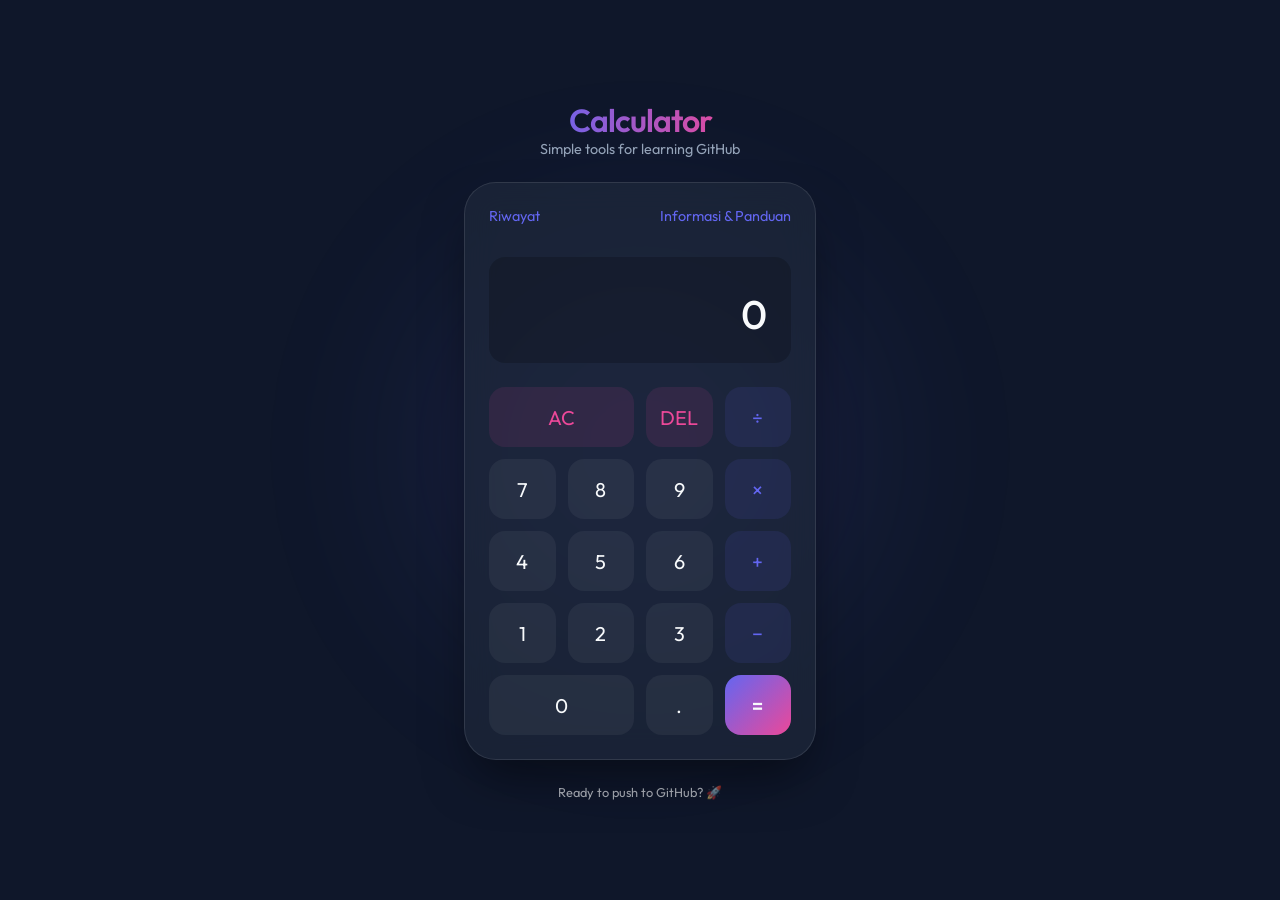
==== index.html @ ec3df81d "Menambahkan style responsive" ====
<!DOCTYPE html>
<html lang="en">

<head>
    <meta charset="UTF-8">
    <meta name="viewport" content="width=device-width, initial-scale=1.0">
    <title>Modern Calculator - Belajar GitHub</title>
    <link rel="stylesheet" href="style.css">
    <link rel="preconnect" href="https://fonts.googleapis.com">
    <link rel="preconnect" href="https://fonts.gstatic.com" crossorigin>
    <link href="https://fonts.googleapis.com/css2?family=Outfit:wght@300;400;600&display=swap" rel="stylesheet">
</head>

<body>
    <div class="background-glow"></div>
    <main class="calculator-container">
        <header>
            <h1>Calculator</h1>
            <p>Simple tools for learning GitHub</p>
        </header>

        <section class="calculator-glass">
            <nav class="main-nav">
                <a href="history.html" class="nav-link">Riwayat </a>
                <a href="about.html" class="nav-link">Informasi & Panduan</a>
            </nav>
            <div class="display">
                <div id="previous-operand" class="previous-operand"></div>
                <div id="current-operand" class="current-operand">0</div>
            </div>
            <div class="buttons">
                <button data-all-clear class="span-two control">AC</button>
                <button data-delete class="control">DEL</button>
                <button data-operation class="operator">÷</button>

                <button data-number>7</button>
                <button data-number>8</button>
                <button data-number>9</button>
                <button data-operation class="operator">×</button>

                <button data-number>4</button>
                <button data-number>5</button>
                <button data-number>6</button>
                <button data-operation class="operator">+</button>

                <button data-number>1</button>
                <button data-number>2</button>
                <button data-number>3</button>
                <button data-operation class="operator">−</button>

                <button data-number class="span-two">0</button>
                <button data-number>.</button>
                <button data-equals class="operator-equal">=</button>
            </div>
        </section>

        <footer>
            <p>Ready to push to GitHub? 🚀</p>
        </footer>
    </main>
    <script src="script.js"></script>
</body>

</html>
---- style.css ----
:root {
    --primary: #6366f1;
    --background: #0f172a;
    --surface: rgba(30, 41, 59, 0.7);
    --text: #f8fafc;
    --text-dim: #94a3b8;
    --accent: #ec4899;
}

* {
    margin: 0;
    padding: 0;
    box-sizing: border-box;
    font-family: 'Outfit', -apple-system, BlinkMacSystemFont, "Segoe UI", Roboto, sans-serif;
}

body {
    background: var(--background);
    color: var(--text);
    min-height: 100vh;
    display: flex;
    justify-content: center;
    align-items: center;
    overflow-x: hidden;
    overflow-y: auto;
    position: relative;
    padding: 1rem 0;
}

.background-glow {
    position: fixed;
    width: 600px;
    height: 600px;
    background: radial-gradient(circle, var(--primary) 0%, transparent 70%);
    filter: blur(80px);
    opacity: 0.2;
    z-index: -1;
    animation: move 10s infinite alternate linear;
}

@keyframes move {
    from { transform: translate(-20%, -20%); }
    to { transform: translate(20%, 20%); }
}

.calculator-container {
    padding: 1.5rem;
    display: flex;
    flex-direction: column;
    gap: 1.5rem;
    align-items: center;
    max-width: 400px;
    width: 100%;
    margin: auto;
}

header {
    text-align: center;
}

header h1 {
    font-size: 2rem;
    font-weight: 600;
    letter-spacing: -1px;
    background: linear-gradient(to right, var(--primary), var(--accent));
    -webkit-background-clip: text;
    background-clip: text;
    -webkit-text-fill-color: transparent;
}

header p {
    color: var(--text-dim);
    font-size: 0.9rem;
}

.calculator-glass {
    background: var(--surface);
    backdrop-filter: blur(16px);
    -webkit-backdrop-filter: blur(16px);
    border: 1px solid rgba(255, 255, 255, 0.1);
    border-radius: 2rem;
    padding: 1.5rem;
    box-shadow: 0 25px 50px -12px rgba(0, 0, 0, 0.5);
    width: 100%;
}

.display {
    background: rgba(0, 0, 0, 0.2);
    border-radius: 1rem;
    padding: 1.5rem;
    margin-bottom: 1.5rem;
    min-height: 100px;
    display: flex;
    flex-direction: column;
    justify-content: flex-end;
    align-items: flex-end;
    overflow: hidden;
    word-wrap: break-word;
    word-break: break-all;
}

.previous-operand {
    font-size: 1rem;
    color: var(--text-dim);
    margin-bottom: 0.5rem;
}

.current-operand {
    font-size: 2.5rem;
    font-weight: 500;
}

.buttons {
    display: grid;
    grid-template-columns: repeat(4, 1fr);
    gap: 0.75rem;
}

button {
    height: 60px;
    border-radius: 1rem;
    border: none;
    background: rgba(255, 255, 255, 0.05);
    color: var(--text);
    font-size: 1.25rem;
    font-weight: 400;
    cursor: pointer;
    transition: all 0.2s cubic-bezier(0.4, 0, 0.2, 1);
    user-select: none;
}

button:hover {
    background: rgba(255, 255, 255, 0.1);
    transform: translateY(-2px);
}

button:active {
    transform: translateY(1px);
}

.span-two {
    grid-column: span 2;
}

.control {
    color: var(--accent);
    background: rgba(236, 72, 153, 0.1);
}

.control:hover {
    background: rgba(236, 72, 153, 0.2);
}

.operator {
    color: var(--primary);
    background: rgba(99, 102, 241, 0.1);
}

.operator:hover {
    background: rgba(99, 102, 241, 0.2);
}

.operator-equal {
    background: linear-gradient(135deg, var(--primary), var(--accent));
    font-weight: 600;
}

.operator-equal:hover {
    box-shadow: 0 4px 15px rgba(99, 102, 241, 0.4);
    filter: brightness(1.1);
}

.main-nav {
    display: flex;
    justify-content: space-between;
    margin-bottom: 2rem;
    width: 100%;
}

.nav-link {
    color: var(--primary);
    text-decoration: none;
    font-size: 0.9rem;
    transition: opacity 0.2s;
}

.nav-link:hover {
    opacity: 0.7;
}

footer {
    opacity: 0.6;
    font-size: 0.8rem;
    text-align: center;
}

/* Mobile Responsiveness Improvements */
@media (max-width: 480px) {
    .calculator-container {
        padding: 1rem;
        gap: 1rem;
    }

    header h1 {
        font-size: 1.75rem;
    }

    .main-nav {
        flex-direction: column;
        gap: 0.5rem;
        align-items: center;
        text-align: center;
        margin-bottom: 1.5rem;
    }

    .calculator-glass {
        padding: 1.25rem;
        border-radius: 1.5rem;
    }

    .display {
        padding: 1rem;
        min-height: 80px;
        margin-bottom: 1rem;
    }

    .current-operand {
        font-size: 2rem;
    }

    .buttons {
        gap: 0.5rem;
    }

    button {
        height: 55px;
        font-size: 1.1rem;
        border-radius: 0.75rem;
    }

    /* History & About adjustments */
    .history-item {
        flex-direction: column;
        align-items: flex-start;
        gap: 0.25rem;
    }

    .history-expr {
        font-size: 0.8rem;
    }

    .history-res {
        font-size: 1rem;
    }

    .about-content p {
        font-size: 0.95rem;
    }
}

/* Very Small Devices */
@media (max-width: 350px) {
    .current-operand {
        font-size: 1.75rem;
    }
    
    button {
        height: 50px;
    }
}
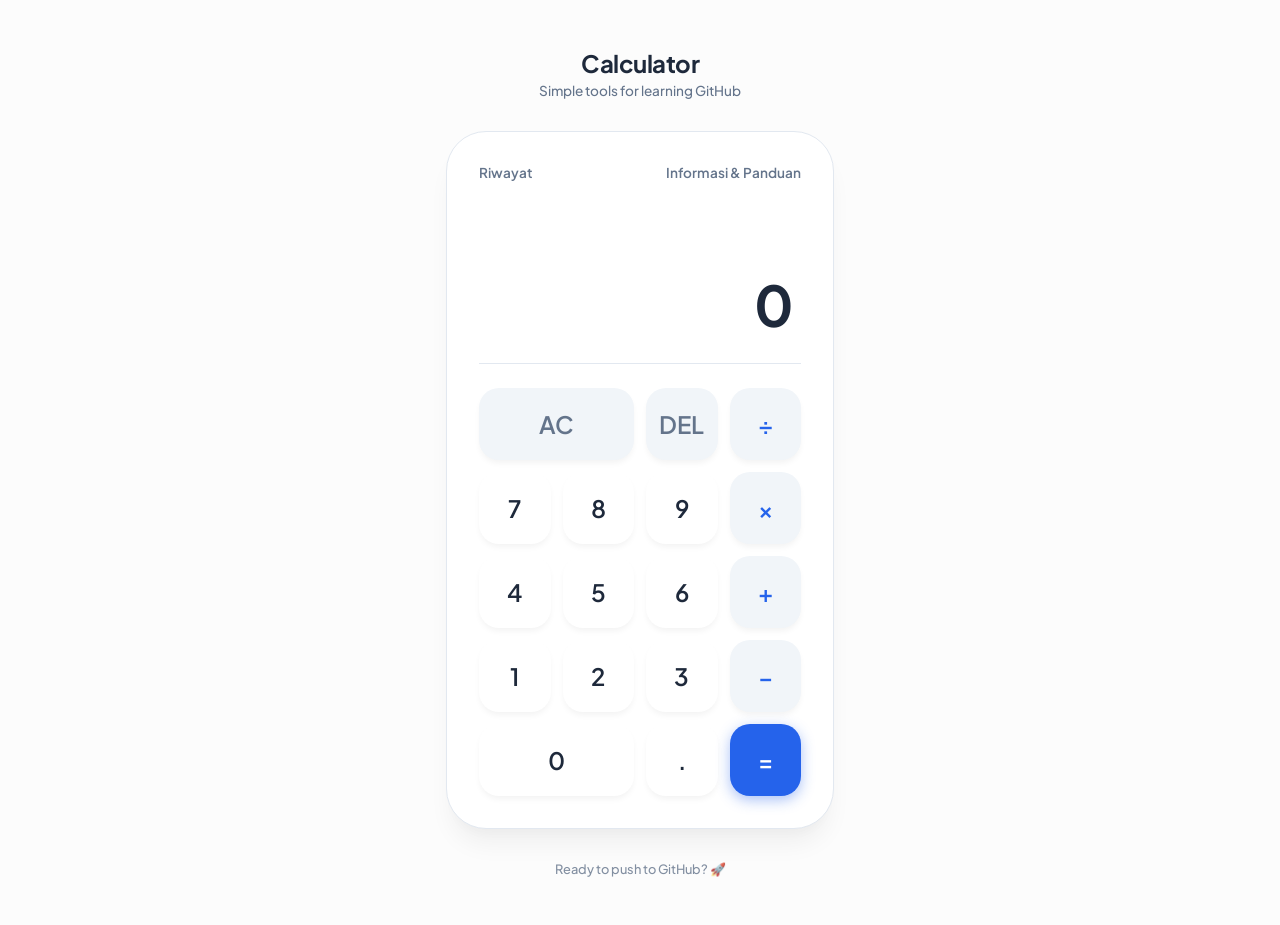
==== commit bafe4b52: "Fix Responsive" ====
--- a/index.html
+++ b/index.html
@@ -8,7 +8,7 @@
     <link rel="stylesheet" href="style.css">
     <link rel="preconnect" href="https://fonts.googleapis.com">
     <link rel="preconnect" href="https://fonts.gstatic.com" crossorigin>
-    <link href="https://fonts.googleapis.com/css2?family=Outfit:wght@300;400;600&display=swap" rel="stylesheet">
+    <link href="https://fonts.googleapis.com/css2?family=Plus+Jakarta+Sans:wght@300;400;500;600;700&display=swap" rel="stylesheet">
 </head>
 
 <body>
--- a/style.css
+++ b/style.css
@@ -1,22 +1,25 @@
 :root {
-    --primary: #6366f1;
-    --background: #0f172a;
-    --surface: rgba(30, 41, 59, 0.7);
-    --text: #f8fafc;
-    --text-dim: #94a3b8;
-    --accent: #ec4899;
+    --primary: #2563eb;
+    --background: #fcfcfc;
+    --surface: #ffffff;
+    --text-main: #1e293b;
+    --text-secondary: #64748b;
+    --border: #e2e8f0;
+    --button-number: #ffffff;
+    --button-operator: #f1f5f9;
+    --button-action: #2563eb;
 }
 
 * {
     margin: 0;
     padding: 0;
     box-sizing: border-box;
-    font-family: 'Outfit', -apple-system, BlinkMacSystemFont, "Segoe UI", Roboto, sans-serif;
+    font-family: 'Plus Jakarta Sans', -apple-system, BlinkMacSystemFont, "Segoe UI", Roboto, sans-serif;
 }
 
 body {
-    background: var(--background);
-    color: var(--text);
+    background-color: var(--background);
+    color: var(--text-main);
     min-height: 100vh;
     display: flex;
     justify-content: center;
@@ -24,34 +27,22 @@
     overflow-x: hidden;
     overflow-y: auto;
     position: relative;
-    padding: 1rem 0;
-}
-
+    padding: 2rem 0;
+}
+
+/* Remove old glow effect */
 .background-glow {
-    position: fixed;
-    width: 600px;
-    height: 600px;
-    background: radial-gradient(circle, var(--primary) 0%, transparent 70%);
-    filter: blur(80px);
-    opacity: 0.2;
-    z-index: -1;
-    animation: move 10s infinite alternate linear;
-}
-
-@keyframes move {
-    from { transform: translate(-20%, -20%); }
-    to { transform: translate(20%, 20%); }
+    display: none;
 }
 
 .calculator-container {
-    padding: 1.5rem;
+    padding: 1rem;
     display: flex;
     flex-direction: column;
-    gap: 1.5rem;
+    gap: 2rem;
     align-items: center;
-    max-width: 400px;
+    max-width: 420px;
     width: 100%;
-    margin: auto;
 }
 
 header {
@@ -59,55 +50,70 @@
 }
 
 header h1 {
-    font-size: 2rem;
-    font-weight: 600;
-    letter-spacing: -1px;
-    background: linear-gradient(to right, var(--primary), var(--accent));
-    -webkit-background-clip: text;
-    background-clip: text;
-    -webkit-text-fill-color: transparent;
+    font-size: 1.5rem;
+    font-weight: 700;
+    color: var(--text-main);
+    letter-spacing: -0.5px;
+    margin-bottom: 0.25rem;
 }
 
 header p {
-    color: var(--text-dim);
-    font-size: 0.9rem;
+    color: var(--text-secondary);
+    font-size: 0.85rem;
+    font-weight: 500;
 }
 
 .calculator-glass {
     background: var(--surface);
-    backdrop-filter: blur(16px);
-    -webkit-backdrop-filter: blur(16px);
-    border: 1px solid rgba(255, 255, 255, 0.1);
-    border-radius: 2rem;
-    padding: 1.5rem;
-    box-shadow: 0 25px 50px -12px rgba(0, 0, 0, 0.5);
+    border: 1px solid var(--border);
+    border-radius: 2.5rem;
+    padding: 2rem;
+    box-shadow: 0 20px 25px -5px rgba(0, 0, 0, 0.05), 0 10px 10px -5px rgba(0, 0, 0, 0.02);
     width: 100%;
 }
 
+.main-nav {
+    display: flex;
+    justify-content: space-between;
+    margin-bottom: 2rem;
+}
+
+.nav-link {
+    color: var(--text-secondary);
+    text-decoration: none;
+    font-size: 0.85rem;
+    font-weight: 600;
+    transition: color 0.2s;
+}
+
+.nav-link:hover {
+    color: var(--primary);
+}
+
 .display {
-    background: rgba(0, 0, 0, 0.2);
-    border-radius: 1rem;
-    padding: 1.5rem;
+    padding: 1.5rem 0.5rem;
     margin-bottom: 1.5rem;
-    min-height: 100px;
+    min-height: 120px;
     display: flex;
     flex-direction: column;
     justify-content: flex-end;
     align-items: flex-end;
-    overflow: hidden;
-    word-wrap: break-word;
-    word-break: break-all;
+    border-bottom: 1px solid var(--border);
 }
 
 .previous-operand {
-    font-size: 1rem;
-    color: var(--text-dim);
+    font-size: 1.1rem;
+    font-weight: 500;
+    color: var(--text-secondary);
     margin-bottom: 0.5rem;
+    min-height: 1.5rem;
 }
 
 .current-operand {
-    font-size: 2.5rem;
-    font-weight: 500;
+    font-size: 3.5rem;
+    font-weight: 700;
+    color: var(--text-main);
+    letter-spacing: -1px;
 }
 
 .buttons {
@@ -117,154 +123,187 @@
 }
 
 button {
-    height: 60px;
-    border-radius: 1rem;
-    border: none;
-    background: rgba(255, 255, 255, 0.05);
-    color: var(--text);
-    font-size: 1.25rem;
-    font-weight: 400;
+    height: 72px;
+    border-radius: 1.25rem;
+    border: 1px solid transparent;
+    background: var(--button-number);
+    color: var(--text-main);
+    font-size: 1.5rem;
+    font-weight: 600;
     cursor: pointer;
     transition: all 0.2s cubic-bezier(0.4, 0, 0.2, 1);
-    user-select: none;
+    box-shadow: 0 4px 6px -1px rgba(0, 0, 0, 0.05);
 }
 
 button:hover {
-    background: rgba(255, 255, 255, 0.1);
     transform: translateY(-2px);
+    box-shadow: 0 10px 15px -3px rgba(0, 0, 0, 0.1);
+    background: #f8fafc;
 }
 
 button:active {
-    transform: translateY(1px);
+    transform: translateY(0);
+}
+
+.control {
+    background: var(--button-operator);
+    color: var(--text-secondary);
+}
+
+.operator {
+    background: var(--button-operator);
+    color: var(--primary);
+}
+
+.operator-equal {
+    background: var(--button-action);
+    color: #ffffff;
+    box-shadow: 0 4px 14px 0 rgba(37, 99, 235, 0.39);
+}
+
+.operator-equal:hover {
+    background: #1d4ed8;
+    box-shadow: 0 6px 20px rgba(37, 99, 235, 0.5);
 }
 
 .span-two {
     grid-column: span 2;
 }
 
-.control {
-    color: var(--accent);
-    background: rgba(236, 72, 153, 0.1);
-}
-
-.control:hover {
-    background: rgba(236, 72, 153, 0.2);
-}
-
-.operator {
-    color: var(--primary);
-    background: rgba(99, 102, 241, 0.1);
-}
-
-.operator:hover {
-    background: rgba(99, 102, 241, 0.2);
-}
-
-.operator-equal {
-    background: linear-gradient(135deg, var(--primary), var(--accent));
+footer {
+    opacity: 0.8;
+    font-size: 0.8rem;
+    color: var(--text-secondary);
+    font-weight: 500;
+}
+
+/* Mobile Adjustments */
+/* Mobile Adjustments (Full Screen Experience) */
+@media (max-width: 480px) {
+    body {
+        padding: 0;
+        align-items: flex-start;
+        display: block; /* Let it scroll naturally */
+    }
+
+    .calculator-container {
+        padding: 0;
+        gap: 0;
+        max-width: 100%;
+        min-height: 100vh;
+        display: flex;
+        flex-direction: column;
+    }
+
+    header {
+        padding: 1.5rem 1rem 1rem;
+        background: var(--background);
+    }
+
+    .calculator-glass {
+        padding: 1.5rem;
+        border-radius: 2rem 2rem 0 0;
+        border: none;
+        border-top: 1px solid var(--border);
+        box-shadow: none;
+        flex: 1;
+        display: flex;
+        flex-direction: column;
+    }
+
+    .display {
+        padding: 1.5rem 0.5rem;
+        min-height: 120px;
+        margin-bottom: 2rem;
+    }
+
+    .current-operand {
+        font-size: 3.5rem;
+    }
+
+    button {
+        height: 72px;
+        font-size: 1.5rem;
+    }
+
+    .main-nav {
+        margin-bottom: 2rem;
+    }
+
+    footer {
+        padding: 1.5rem 1rem;
+        background: #ffffff;
+        width: 100%;
+        border-top: 1px solid var(--border);
+    }
+
+    /* History & About adjustments for full screen mobile */
+    .about-content, .history-list {
+        padding: 0 1rem;
+    }
+
+    .history-item {
+        margin-bottom: 0.5rem;
+        border-radius: 1rem;
+    }
+}
+
+/* Specialized styles for about & history pages */
+.about-content h2 {
+    color: var(--text-main);
+    font-size: 1.25rem;
+    font-weight: 700;
+    margin-bottom: 0.75rem;
+}
+
+.about-content p {
+    color: var(--text-secondary);
+    font-size: 0.95rem;
+    line-height: 1.6;
+    margin-bottom: 1.5rem;
+}
+
+.back-link {
+    display: inline-block;
+    padding: 0.75rem 1.5rem;
+    background: var(--button-operator);
+    color: var(--text-main);
     font-weight: 600;
-}
-
-.operator-equal:hover {
-    box-shadow: 0 4px 15px rgba(99, 102, 241, 0.4);
-    filter: brightness(1.1);
-}
-
-.main-nav {
-    display: flex;
-    justify-content: space-between;
-    margin-bottom: 2rem;
-    width: 100%;
-}
-
-.nav-link {
-    color: var(--primary);
     text-decoration: none;
+    border-radius: 1rem;
+    margin-top: 1rem;
+    transition: all 0.2s;
+}
+
+.back-link:hover {
+    background: var(--border);
+}
+
+.history-item {
+    background: var(--button-operator);
+    padding: 1.25rem;
+    border-radius: 1.25rem;
+    margin-bottom: 0.75rem;
+    border: 1px solid var(--border);
+}
+
+.history-expr {
+    font-weight: 500;
+}
+
+.history-res {
+    font-weight: 700;
+    font-size: 1.15rem;
+}
+
+.clear-btn {
+    height: 50px;
+    background: #fef2f2;
+    color: #ef4444;
     font-size: 0.9rem;
-    transition: opacity 0.2s;
-}
-
-.nav-link:hover {
-    opacity: 0.7;
-}
-
-footer {
-    opacity: 0.6;
-    font-size: 0.8rem;
-    text-align: center;
-}
-
-/* Mobile Responsiveness Improvements */
-@media (max-width: 480px) {
-    .calculator-container {
-        padding: 1rem;
-        gap: 1rem;
-    }
-
-    header h1 {
-        font-size: 1.75rem;
-    }
-
-    .main-nav {
-        flex-direction: column;
-        gap: 0.5rem;
-        align-items: center;
-        text-align: center;
-        margin-bottom: 1.5rem;
-    }
-
-    .calculator-glass {
-        padding: 1.25rem;
-        border-radius: 1.5rem;
-    }
-
-    .display {
-        padding: 1rem;
-        min-height: 80px;
-        margin-bottom: 1rem;
-    }
-
-    .current-operand {
-        font-size: 2rem;
-    }
-
-    .buttons {
-        gap: 0.5rem;
-    }
-
-    button {
-        height: 55px;
-        font-size: 1.1rem;
-        border-radius: 0.75rem;
-    }
-
-    /* History & About adjustments */
-    .history-item {
-        flex-direction: column;
-        align-items: flex-start;
-        gap: 0.25rem;
-    }
-
-    .history-expr {
-        font-size: 0.8rem;
-    }
-
-    .history-res {
-        font-size: 1rem;
-    }
-
-    .about-content p {
-        font-size: 0.95rem;
-    }
-}
-
-/* Very Small Devices */
-@media (max-width: 350px) {
-    .current-operand {
-        font-size: 1.75rem;
-    }
-    
-    button {
-        height: 50px;
-    }
-}
+    margin-top: 2rem;
+}
+
+.clear-btn:hover {
+    background: #fee2e2;
+}
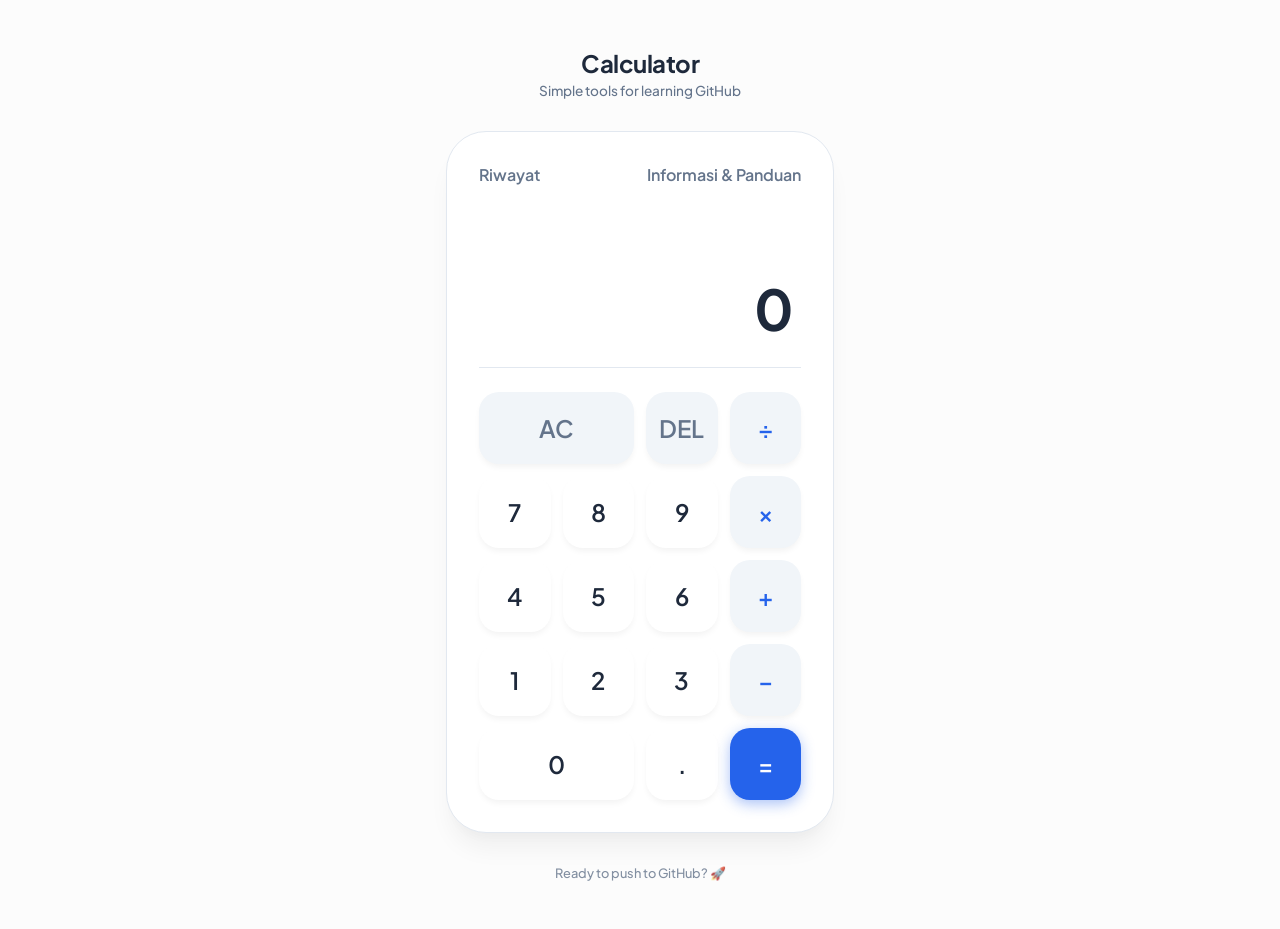
==== commit a82d4cf3: "feat: convert to PWA" ====
--- a/index.html
+++ b/index.html
@@ -9,6 +9,24 @@
     <link rel="preconnect" href="https://fonts.googleapis.com">
     <link rel="preconnect" href="https://fonts.gstatic.com" crossorigin>
     <link href="https://fonts.googleapis.com/css2?family=Plus+Jakarta+Sans:wght@300;400;500;600;700&display=swap" rel="stylesheet">
+    
+    <!-- PWA Settings -->
+    <link rel="manifest" href="manifest.json">
+    <meta name="theme-color" content="#2563eb">
+    <meta name="apple-mobile-web-app-capable" content="yes">
+    <meta name="apple-mobile-web-app-status-bar-style" content="default">
+    <meta name="apple-mobile-web-app-title" content="Calculator">
+    <link rel="apple-touch-icon" href="icon-512.png">
+
+    <script>
+        if ('serviceWorker' in navigator) {
+            window.addEventListener('load', () => {
+                navigator.serviceWorker.register('sw.js')
+                    .then(reg => console.log('SW Registered', reg))
+                    .catch(err => console.log('SW Load Error', err));
+            });
+        }
+    </script>
 </head>
 
 <body>
--- a/style.css
+++ b/style.css
@@ -81,7 +81,7 @@
 .nav-link {
     color: var(--text-secondary);
     text-decoration: none;
-    font-size: 0.85rem;
+    font-size: 1rem;
     font-weight: 600;
     transition: color 0.2s;
 }
@@ -183,7 +183,8 @@
     body {
         padding: 0;
         align-items: flex-start;
-        display: block; /* Let it scroll naturally */
+        display: block;
+        /* Let it scroll naturally */
     }
 
     .calculator-container {
@@ -238,7 +239,8 @@
     }
 
     /* History & About adjustments for full screen mobile */
-    .about-content, .history-list {
+    .about-content,
+    .history-list {
         padding: 0 1rem;
     }
 
@@ -306,4 +308,4 @@
 
 .clear-btn:hover {
     background: #fee2e2;
-}
+}
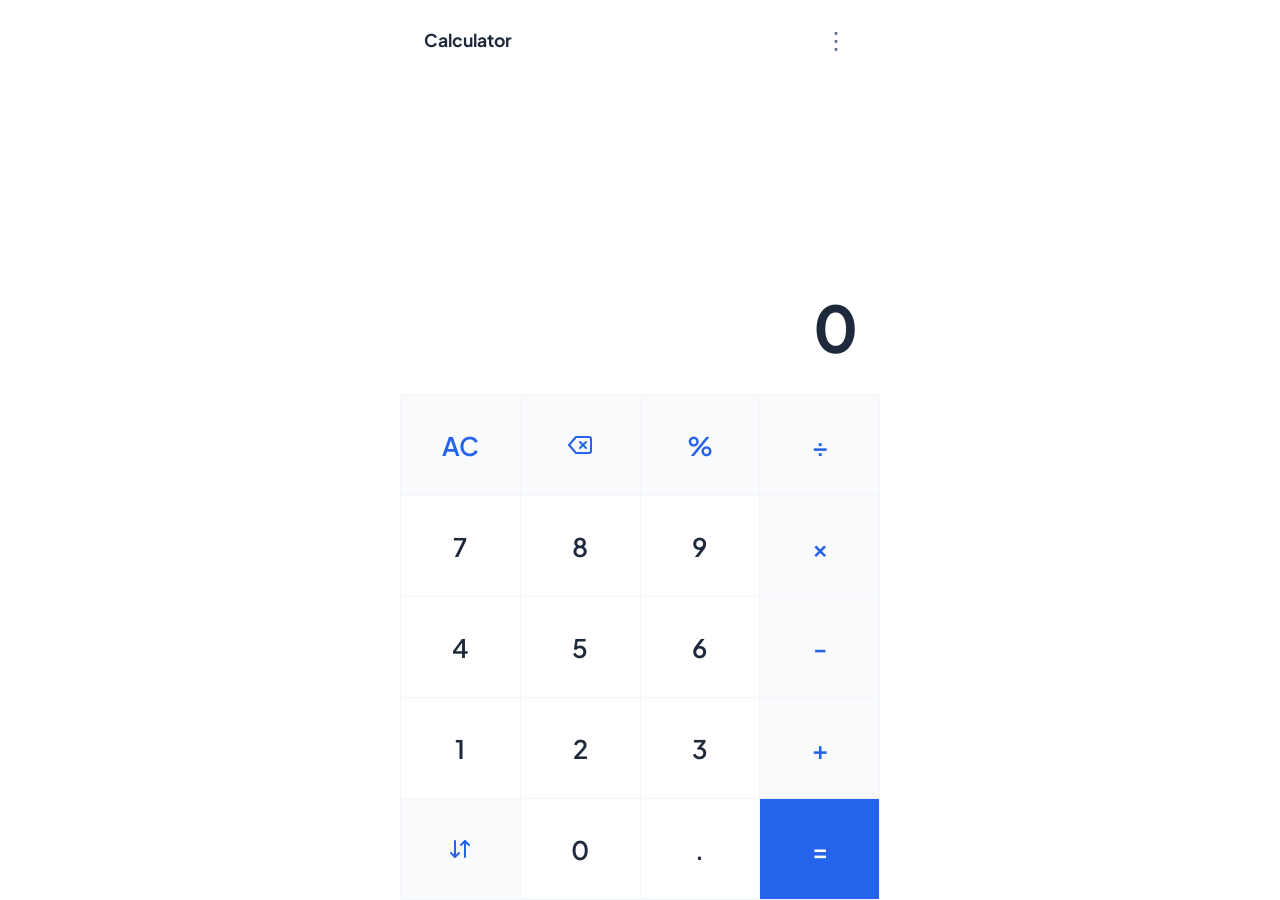
==== commit c4e6aadb: "fix responsive" ====
--- a/index.html
+++ b/index.html
@@ -32,49 +32,52 @@
 <body>
     <div class="background-glow"></div>
     <main class="calculator-container">
-        <header>
-            <h1>Calculator</h1>
-            <p>Simple tools for learning GitHub</p>
+        <header class="top-bar">
+            <span class="app-title">Calculator</span>
+            <div class="menu-container">
+                <button id="menu-toggle" class="icon-btn">⋮</button>
+                <div id="dropdown-menu" class="dropdown-menu">
+                    <a href="history.html">Riwayat</a>
+                    <a href="about.html">Informasi & Panduan</a>
+                </div>
+            </div>
         </header>
 
-        <section class="calculator-glass">
-            <nav class="main-nav">
-                <a href="history.html" class="nav-link">Riwayat </a>
-                <a href="about.html" class="nav-link">Informasi & Panduan</a>
-            </nav>
-            <div class="display">
-                <div id="previous-operand" class="previous-operand"></div>
-                <div id="current-operand" class="current-operand">0</div>
-            </div>
-            <div class="buttons">
-                <button data-all-clear class="span-two control">AC</button>
-                <button data-delete class="control">DEL</button>
-                <button data-operation class="operator">÷</button>
-
-                <button data-number>7</button>
-                <button data-number>8</button>
-                <button data-number>9</button>
-                <button data-operation class="operator">×</button>
-
-                <button data-number>4</button>
-                <button data-number>5</button>
-                <button data-number>6</button>
-                <button data-operation class="operator">+</button>
-
-                <button data-number>1</button>
-                <button data-number>2</button>
-                <button data-number>3</button>
-                <button data-operation class="operator">−</button>
-
-                <button data-number class="span-two">0</button>
-                <button data-number>.</button>
-                <button data-equals class="operator-equal">=</button>
-            </div>
+        <section class="display">
+            <div id="previous-operand" class="previous-operand"></div>
+            <div id="current-operand" class="current-operand">0</div>
         </section>
 
-        <footer>
-            <p>Ready to push to GitHub? 🚀</p>
-        </footer>
+        <section class="keypad">
+            <button data-all-clear class="control">AC</button>
+            <button data-delete class="control">
+                <svg width="24" height="24" viewBox="0 0 24 24" fill="none" stroke="currentColor" stroke-width="2" stroke-linecap="round" stroke-linejoin="round"><path d="M21 4H8l-7 8 7 8h13a2 2 0 0 0 2-2V6a2 2 0 0 0-2-2z"/><line x1="18" y1="9" x2="12" y2="15"/><line x1="12" y1="9" x2="18" y2="15"/></svg>
+            </button>
+            <button data-operation class="control">%</button>
+            <button data-operation class="operator">÷</button>
+            
+            <button data-number>7</button>
+            <button data-number>8</button>
+            <button data-number>9</button>
+            <button data-operation class="operator">×</button>
+            
+            <button data-number>4</button>
+            <button data-number>5</button>
+            <button data-number>6</button>
+            <button data-operation class="operator">-</button>
+            
+            <button data-number>1</button>
+            <button data-number>2</button>
+            <button data-number>3</button>
+            <button data-operation class="operator">+</button>
+            
+            <button data-switch class="control">
+                <svg width="24" height="24" viewBox="0 0 24 24" fill="none" stroke="currentColor" stroke-width="2" stroke-linecap="round" stroke-linejoin="round"><path d="m3 16 4 4 4-4"/><path d="M7 20V4"/><path d="m21 8-4-4-4 4"/><path d="M17 4v16"/></svg>
+            </button>
+            <button data-number>0</button>
+            <button data-number>.</button>
+            <button data-equals class="operator-equal">=</button>
+        </section>
     </main>
     <script src="script.js"></script>
 </body>
--- a/style.css
+++ b/style.css
@@ -1,12 +1,12 @@
 :root {
     --primary: #2563eb;
-    --background: #fcfcfc;
+    --background: #ffffff;
     --surface: #ffffff;
     --text-main: #1e293b;
     --text-secondary: #64748b;
-    --border: #e2e8f0;
+    --border: #f1f5f9;
     --button-number: #ffffff;
-    --button-operator: #f1f5f9;
+    --button-operator: #f8fafc;
     --button-action: #2563eb;
 }
 
@@ -15,297 +15,182 @@
     padding: 0;
     box-sizing: border-box;
     font-family: 'Plus Jakarta Sans', -apple-system, BlinkMacSystemFont, "Segoe UI", Roboto, sans-serif;
+    -webkit-tap-highlight-color: transparent;
 }
 
 body {
     background-color: var(--background);
     color: var(--text-main);
-    min-height: 100vh;
+    height: 100dvh;
+    overflow: hidden;
     display: flex;
-    justify-content: center;
-    align-items: center;
-    overflow-x: hidden;
-    overflow-y: auto;
-    position: relative;
-    padding: 2rem 0;
-}
-
-/* Remove old glow effect */
-.background-glow {
-    display: none;
+    flex-direction: column;
 }
 
 .calculator-container {
-    padding: 1rem;
+    height: 100%;
     display: flex;
     flex-direction: column;
-    gap: 2rem;
-    align-items: center;
-    max-width: 420px;
+    max-width: 480px;
     width: 100%;
+    margin: 0 auto;
+    position: relative;
 }
 
-header {
-    text-align: center;
+/* Header / Top Bar */
+.top-bar {
+    padding: 1rem 1.5rem;
+    display: flex;
+    justify-content: space-between;
+    align-items: center;
 }
 
-header h1 {
-    font-size: 1.5rem;
+.app-title {
+    font-size: 1.1rem;
     font-weight: 700;
     color: var(--text-main);
-    letter-spacing: -0.5px;
-    margin-bottom: 0.25rem;
 }
 
-header p {
-    color: var(--text-secondary);
-    font-size: 0.85rem;
-    font-weight: 500;
+.menu-container {
+    position: relative;
 }
 
-.calculator-glass {
-    background: var(--surface);
-    border: 1px solid var(--border);
-    border-radius: 2.5rem;
-    padding: 2rem;
-    box-shadow: 0 20px 25px -5px rgba(0, 0, 0, 0.05), 0 10px 10px -5px rgba(0, 0, 0, 0.02);
-    width: 100%;
-}
-
-.main-nav {
+.icon-btn {
+    background: none;
+    border: none;
+    font-size: 1.5rem;
+    color: var(--text-secondary);
+    cursor: pointer;
+    padding: 0.5rem;
     display: flex;
-    justify-content: space-between;
-    margin-bottom: 2rem;
-}
-
-.nav-link {
-    color: var(--text-secondary);
-    text-decoration: none;
-    font-size: 1rem;
-    font-weight: 600;
+    align-items: center;
+    justify-content: center;
     transition: color 0.2s;
 }
 
-.nav-link:hover {
-    color: var(--primary);
+.icon-btn:hover {
+    color: var(--text-main);
 }
 
+.dropdown-menu {
+    position: absolute;
+    top: 100%;
+    right: 0;
+    background: white;
+    box-shadow: 0 10px 25px rgba(0,0,0,0.1);
+    border-radius: 1rem;
+    padding: 0.5rem;
+    display: none;
+    z-index: 100;
+    min-width: 180px;
+    border: 1px solid var(--border);
+}
+
+.dropdown-menu.active {
+    display: block;
+}
+
+.dropdown-menu a {
+    display: block;
+    padding: 0.75rem 1rem;
+    text-decoration: none;
+    color: var(--text-main);
+    font-size: 0.9rem;
+    font-weight: 500;
+    border-radius: 0.75rem;
+    transition: background 0.2s;
+}
+
+.dropdown-menu a:hover {
+    background: var(--button-operator);
+}
+
+/* Display Area */
 .display {
-    padding: 1.5rem 0.5rem;
-    margin-bottom: 1.5rem;
-    min-height: 120px;
+    flex: 1;
+    padding: 2rem 1.5rem;
     display: flex;
     flex-direction: column;
     justify-content: flex-end;
     align-items: flex-end;
-    border-bottom: 1px solid var(--border);
+    text-align: right;
+    word-break: break-all;
 }
 
 .previous-operand {
-    font-size: 1.1rem;
+    font-size: 1.25rem;
+    color: var(--text-secondary);
     font-weight: 500;
-    color: var(--text-secondary);
     margin-bottom: 0.5rem;
     min-height: 1.5rem;
 }
 
 .current-operand {
-    font-size: 3.5rem;
+    font-size: 4rem;
     font-weight: 700;
     color: var(--text-main);
-    letter-spacing: -1px;
+    letter-spacing: -1.5px;
+    line-height: 1.1;
 }
 
-.buttons {
+/* Keypad Area */
+.keypad {
     display: grid;
     grid-template-columns: repeat(4, 1fr);
-    gap: 0.75rem;
+    gap: 1px;
+    background: var(--border); /* Divider effect */
+    padding: 1px;
 }
 
-button {
-    height: 72px;
-    border-radius: 1.25rem;
-    border: 1px solid transparent;
+.keypad button {
+    height: 18dvh; /* Dynamic height to fill bottom half */
+    max-height: 100px;
     background: var(--button-number);
+    border: none;
+    font-size: 1.6rem;
+    font-weight: 600;
     color: var(--text-main);
-    font-size: 1.5rem;
-    font-weight: 600;
     cursor: pointer;
-    transition: all 0.2s cubic-bezier(0.4, 0, 0.2, 1);
-    box-shadow: 0 4px 6px -1px rgba(0, 0, 0, 0.05);
+    display: flex;
+    align-items: center;
+    justify-content: center;
+    transition: background 0.2s;
 }
 
-button:hover {
-    transform: translateY(-2px);
-    box-shadow: 0 10px 15px -3px rgba(0, 0, 0, 0.1);
-    background: #f8fafc;
+.keypad button:active {
+    background: #f1f5f9;
 }
 
-button:active {
-    transform: translateY(0);
-}
-
-.control {
-    background: var(--button-operator);
-    color: var(--text-secondary);
-}
-
-.operator {
+.keypad .control {
     background: var(--button-operator);
     color: var(--primary);
 }
 
-.operator-equal {
-    background: var(--button-action);
-    color: #ffffff;
-    box-shadow: 0 4px 14px 0 rgba(37, 99, 235, 0.39);
+.keypad .operator {
+    background: var(--button-operator);
+    color: var(--primary);
 }
 
-.operator-equal:hover {
-    background: #1d4ed8;
-    box-shadow: 0 6px 20px rgba(37, 99, 235, 0.5);
+.keypad .operator-equal {
+    background: var(--primary);
+    color: white;
 }
 
-.span-two {
-    grid-column: span 2;
+.keypad .operator-equal:active {
+    background: #1d4ed8;
 }
 
-footer {
-    opacity: 0.8;
-    font-size: 0.8rem;
-    color: var(--text-secondary);
-    font-weight: 500;
+/* UI Polishing */
+.background-glow {
+    display: none; /* Keep it clean */
 }
 
-/* Mobile Adjustments */
-/* Mobile Adjustments (Full Screen Experience) */
-@media (max-width: 480px) {
-    body {
-        padding: 0;
-        align-items: flex-start;
-        display: block;
-        /* Let it scroll naturally */
+/* Mobile Tweak */
+@media (max-height: 700px) {
+    .current-operand {
+        font-size: 3rem;
     }
-
-    .calculator-container {
-        padding: 0;
-        gap: 0;
-        max-width: 100%;
-        min-height: 100vh;
-        display: flex;
-        flex-direction: column;
+    .keypad button {
+        height: 15dvh;
     }
-
-    header {
-        padding: 1.5rem 1rem 1rem;
-        background: var(--background);
-    }
-
-    .calculator-glass {
-        padding: 1.5rem;
-        border-radius: 2rem 2rem 0 0;
-        border: none;
-        border-top: 1px solid var(--border);
-        box-shadow: none;
-        flex: 1;
-        display: flex;
-        flex-direction: column;
-    }
-
-    .display {
-        padding: 1.5rem 0.5rem;
-        min-height: 120px;
-        margin-bottom: 2rem;
-    }
-
-    .current-operand {
-        font-size: 3.5rem;
-    }
-
-    button {
-        height: 72px;
-        font-size: 1.5rem;
-    }
-
-    .main-nav {
-        margin-bottom: 2rem;
-    }
-
-    footer {
-        padding: 1.5rem 1rem;
-        background: #ffffff;
-        width: 100%;
-        border-top: 1px solid var(--border);
-    }
-
-    /* History & About adjustments for full screen mobile */
-    .about-content,
-    .history-list {
-        padding: 0 1rem;
-    }
-
-    .history-item {
-        margin-bottom: 0.5rem;
-        border-radius: 1rem;
-    }
-}
-
-/* Specialized styles for about & history pages */
-.about-content h2 {
-    color: var(--text-main);
-    font-size: 1.25rem;
-    font-weight: 700;
-    margin-bottom: 0.75rem;
-}
-
-.about-content p {
-    color: var(--text-secondary);
-    font-size: 0.95rem;
-    line-height: 1.6;
-    margin-bottom: 1.5rem;
-}
-
-.back-link {
-    display: inline-block;
-    padding: 0.75rem 1.5rem;
-    background: var(--button-operator);
-    color: var(--text-main);
-    font-weight: 600;
-    text-decoration: none;
-    border-radius: 1rem;
-    margin-top: 1rem;
-    transition: all 0.2s;
-}
-
-.back-link:hover {
-    background: var(--border);
-}
-
-.history-item {
-    background: var(--button-operator);
-    padding: 1.25rem;
-    border-radius: 1.25rem;
-    margin-bottom: 0.75rem;
-    border: 1px solid var(--border);
-}
-
-.history-expr {
-    font-weight: 500;
-}
-
-.history-res {
-    font-weight: 700;
-    font-size: 1.15rem;
-}
-
-.clear-btn {
-    height: 50px;
-    background: #fef2f2;
-    color: #ef4444;
-    font-size: 0.9rem;
-    margin-top: 2rem;
-}
-
-.clear-btn:hover {
-    background: #fee2e2;
 }
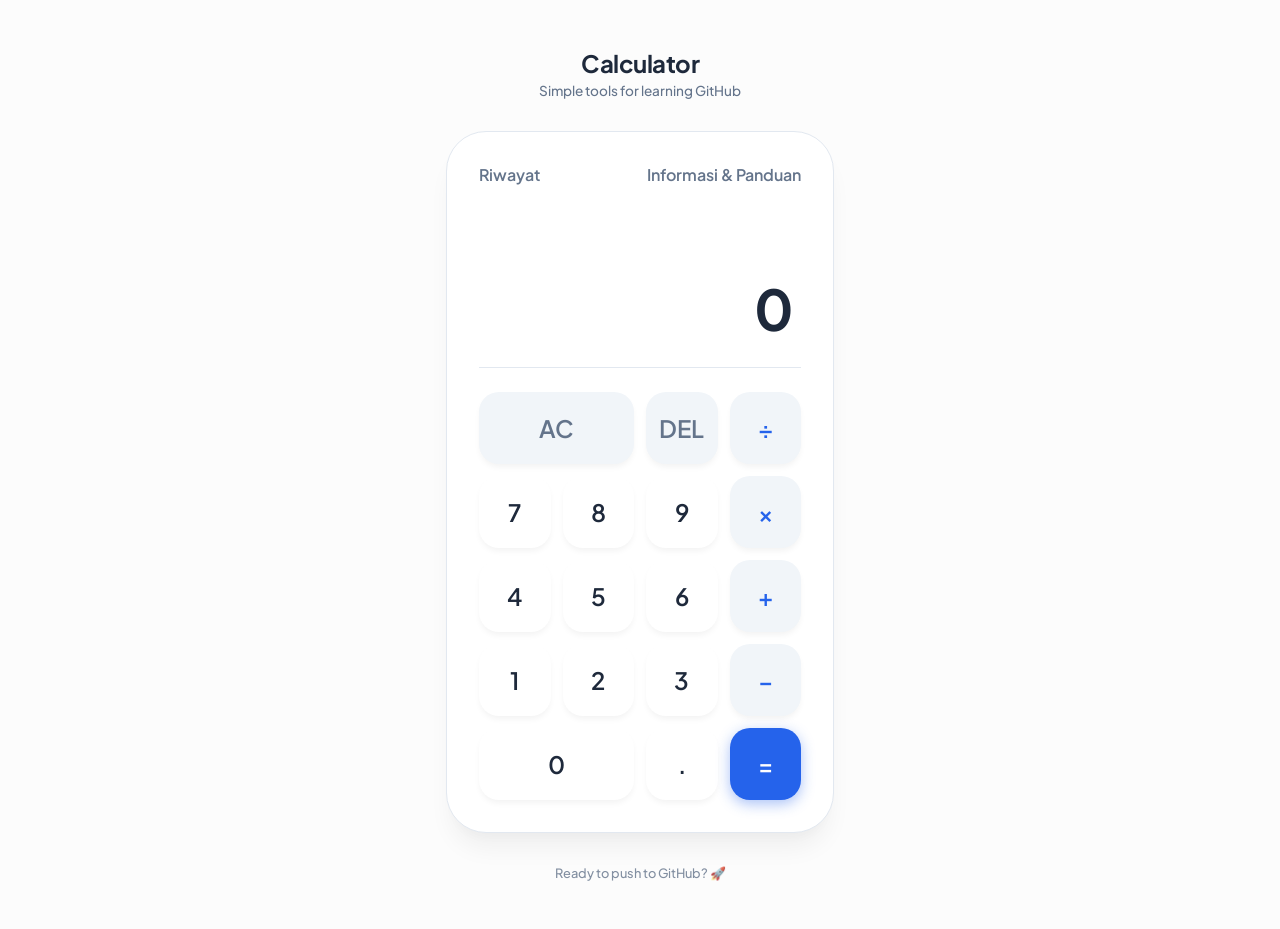
==== commit dcab954a: "fix responsive" ====
--- a/index.html
+++ b/index.html
@@ -32,52 +32,49 @@
 <body>
     <div class="background-glow"></div>
     <main class="calculator-container">
-        <header class="top-bar">
-            <span class="app-title">Calculator</span>
-            <div class="menu-container">
-                <button id="menu-toggle" class="icon-btn">⋮</button>
-                <div id="dropdown-menu" class="dropdown-menu">
-                    <a href="history.html">Riwayat</a>
-                    <a href="about.html">Informasi & Panduan</a>
-                </div>
-            </div>
+        <header>
+            <h1>Calculator</h1>
+            <p>Simple tools for learning GitHub</p>
         </header>
 
-        <section class="display">
-            <div id="previous-operand" class="previous-operand"></div>
-            <div id="current-operand" class="current-operand">0</div>
+        <section class="calculator-glass">
+            <nav class="main-nav">
+                <a href="history.html" class="nav-link">Riwayat </a>
+                <a href="about.html" class="nav-link">Informasi & Panduan</a>
+            </nav>
+            <div class="display">
+                <div id="previous-operand" class="previous-operand"></div>
+                <div id="current-operand" class="current-operand">0</div>
+            </div>
+            <div class="buttons">
+                <button data-all-clear class="span-two control">AC</button>
+                <button data-delete class="control">DEL</button>
+                <button data-operation class="operator">÷</button>
+
+                <button data-number>7</button>
+                <button data-number>8</button>
+                <button data-number>9</button>
+                <button data-operation class="operator">×</button>
+
+                <button data-number>4</button>
+                <button data-number>5</button>
+                <button data-number>6</button>
+                <button data-operation class="operator">+</button>
+
+                <button data-number>1</button>
+                <button data-number>2</button>
+                <button data-number>3</button>
+                <button data-operation class="operator">−</button>
+
+                <button data-number class="span-two">0</button>
+                <button data-number>.</button>
+                <button data-equals class="operator-equal">=</button>
+            </div>
         </section>
 
-        <section class="keypad">
-            <button data-all-clear class="control">AC</button>
-            <button data-delete class="control">
-                <svg width="24" height="24" viewBox="0 0 24 24" fill="none" stroke="currentColor" stroke-width="2" stroke-linecap="round" stroke-linejoin="round"><path d="M21 4H8l-7 8 7 8h13a2 2 0 0 0 2-2V6a2 2 0 0 0-2-2z"/><line x1="18" y1="9" x2="12" y2="15"/><line x1="12" y1="9" x2="18" y2="15"/></svg>
-            </button>
-            <button data-operation class="control">%</button>
-            <button data-operation class="operator">÷</button>
-            
-            <button data-number>7</button>
-            <button data-number>8</button>
-            <button data-number>9</button>
-            <button data-operation class="operator">×</button>
-            
-            <button data-number>4</button>
-            <button data-number>5</button>
-            <button data-number>6</button>
-            <button data-operation class="operator">-</button>
-            
-            <button data-number>1</button>
-            <button data-number>2</button>
-            <button data-number>3</button>
-            <button data-operation class="operator">+</button>
-            
-            <button data-switch class="control">
-                <svg width="24" height="24" viewBox="0 0 24 24" fill="none" stroke="currentColor" stroke-width="2" stroke-linecap="round" stroke-linejoin="round"><path d="m3 16 4 4 4-4"/><path d="M7 20V4"/><path d="m21 8-4-4-4 4"/><path d="M17 4v16"/></svg>
-            </button>
-            <button data-number>0</button>
-            <button data-number>.</button>
-            <button data-equals class="operator-equal">=</button>
-        </section>
+        <footer>
+            <p>Ready to push to GitHub? 🚀</p>
+        </footer>
     </main>
     <script src="script.js"></script>
 </body>
--- a/style.css
+++ b/style.css
@@ -1,12 +1,12 @@
 :root {
     --primary: #2563eb;
-    --background: #ffffff;
+    --background: #fcfcfc;
     --surface: #ffffff;
     --text-main: #1e293b;
     --text-secondary: #64748b;
-    --border: #f1f5f9;
+    --border: #e2e8f0;
     --button-number: #ffffff;
-    --button-operator: #f8fafc;
+    --button-operator: #f1f5f9;
     --button-action: #2563eb;
 }
 
@@ -15,182 +15,297 @@
     padding: 0;
     box-sizing: border-box;
     font-family: 'Plus Jakarta Sans', -apple-system, BlinkMacSystemFont, "Segoe UI", Roboto, sans-serif;
-    -webkit-tap-highlight-color: transparent;
 }
 
 body {
     background-color: var(--background);
     color: var(--text-main);
-    height: 100dvh;
-    overflow: hidden;
+    min-height: 100vh;
+    display: flex;
+    justify-content: center;
+    align-items: center;
+    overflow-x: hidden;
+    overflow-y: auto;
+    position: relative;
+    padding: 2rem 0;
+}
+
+/* Remove old glow effect */
+.background-glow {
+    display: none;
+}
+
+.calculator-container {
+    padding: 1rem;
     display: flex;
     flex-direction: column;
-}
-
-.calculator-container {
-    height: 100%;
-    display: flex;
-    flex-direction: column;
-    max-width: 480px;
+    gap: 2rem;
+    align-items: center;
+    max-width: 420px;
     width: 100%;
-    margin: 0 auto;
-    position: relative;
-}
-
-/* Header / Top Bar */
-.top-bar {
-    padding: 1rem 1.5rem;
+}
+
+header {
+    text-align: center;
+}
+
+header h1 {
+    font-size: 1.5rem;
+    font-weight: 700;
+    color: var(--text-main);
+    letter-spacing: -0.5px;
+    margin-bottom: 0.25rem;
+}
+
+header p {
+    color: var(--text-secondary);
+    font-size: 0.85rem;
+    font-weight: 500;
+}
+
+.calculator-glass {
+    background: var(--surface);
+    border: 1px solid var(--border);
+    border-radius: 2.5rem;
+    padding: 2rem;
+    box-shadow: 0 20px 25px -5px rgba(0, 0, 0, 0.05), 0 10px 10px -5px rgba(0, 0, 0, 0.02);
+    width: 100%;
+}
+
+.main-nav {
     display: flex;
     justify-content: space-between;
-    align-items: center;
-}
-
-.app-title {
-    font-size: 1.1rem;
-    font-weight: 700;
-    color: var(--text-main);
-}
-
-.menu-container {
-    position: relative;
-}
-
-.icon-btn {
-    background: none;
-    border: none;
-    font-size: 1.5rem;
-    color: var(--text-secondary);
-    cursor: pointer;
-    padding: 0.5rem;
-    display: flex;
-    align-items: center;
-    justify-content: center;
+    margin-bottom: 2rem;
+}
+
+.nav-link {
+    color: var(--text-secondary);
+    text-decoration: none;
+    font-size: 1rem;
+    font-weight: 600;
     transition: color 0.2s;
 }
 
-.icon-btn:hover {
-    color: var(--text-main);
-}
-
-.dropdown-menu {
-    position: absolute;
-    top: 100%;
-    right: 0;
-    background: white;
-    box-shadow: 0 10px 25px rgba(0,0,0,0.1);
-    border-radius: 1rem;
-    padding: 0.5rem;
-    display: none;
-    z-index: 100;
-    min-width: 180px;
-    border: 1px solid var(--border);
-}
-
-.dropdown-menu.active {
-    display: block;
-}
-
-.dropdown-menu a {
-    display: block;
-    padding: 0.75rem 1rem;
-    text-decoration: none;
-    color: var(--text-main);
-    font-size: 0.9rem;
-    font-weight: 500;
-    border-radius: 0.75rem;
-    transition: background 0.2s;
-}
-
-.dropdown-menu a:hover {
-    background: var(--button-operator);
-}
-
-/* Display Area */
+.nav-link:hover {
+    color: var(--primary);
+}
+
 .display {
-    flex: 1;
-    padding: 2rem 1.5rem;
+    padding: 1.5rem 0.5rem;
+    margin-bottom: 1.5rem;
+    min-height: 120px;
     display: flex;
     flex-direction: column;
     justify-content: flex-end;
     align-items: flex-end;
-    text-align: right;
-    word-break: break-all;
+    border-bottom: 1px solid var(--border);
 }
 
 .previous-operand {
-    font-size: 1.25rem;
-    color: var(--text-secondary);
+    font-size: 1.1rem;
     font-weight: 500;
+    color: var(--text-secondary);
     margin-bottom: 0.5rem;
     min-height: 1.5rem;
 }
 
 .current-operand {
-    font-size: 4rem;
+    font-size: 3.5rem;
     font-weight: 700;
     color: var(--text-main);
-    letter-spacing: -1.5px;
-    line-height: 1.1;
-}
-
-/* Keypad Area */
-.keypad {
+    letter-spacing: -1px;
+}
+
+.buttons {
     display: grid;
     grid-template-columns: repeat(4, 1fr);
-    gap: 1px;
-    background: var(--border); /* Divider effect */
-    padding: 1px;
-}
-
-.keypad button {
-    height: 18dvh; /* Dynamic height to fill bottom half */
-    max-height: 100px;
+    gap: 0.75rem;
+}
+
+button {
+    height: 72px;
+    border-radius: 1.25rem;
+    border: 1px solid transparent;
     background: var(--button-number);
-    border: none;
-    font-size: 1.6rem;
+    color: var(--text-main);
+    font-size: 1.5rem;
     font-weight: 600;
-    color: var(--text-main);
     cursor: pointer;
-    display: flex;
-    align-items: center;
-    justify-content: center;
-    transition: background 0.2s;
-}
-
-.keypad button:active {
-    background: #f1f5f9;
-}
-
-.keypad .control {
+    transition: all 0.2s cubic-bezier(0.4, 0, 0.2, 1);
+    box-shadow: 0 4px 6px -1px rgba(0, 0, 0, 0.05);
+}
+
+button:hover {
+    transform: translateY(-2px);
+    box-shadow: 0 10px 15px -3px rgba(0, 0, 0, 0.1);
+    background: #f8fafc;
+}
+
+button:active {
+    transform: translateY(0);
+}
+
+.control {
+    background: var(--button-operator);
+    color: var(--text-secondary);
+}
+
+.operator {
     background: var(--button-operator);
     color: var(--primary);
 }
 
-.keypad .operator {
+.operator-equal {
+    background: var(--button-action);
+    color: #ffffff;
+    box-shadow: 0 4px 14px 0 rgba(37, 99, 235, 0.39);
+}
+
+.operator-equal:hover {
+    background: #1d4ed8;
+    box-shadow: 0 6px 20px rgba(37, 99, 235, 0.5);
+}
+
+.span-two {
+    grid-column: span 2;
+}
+
+footer {
+    opacity: 0.8;
+    font-size: 0.8rem;
+    color: var(--text-secondary);
+    font-weight: 500;
+}
+
+/* Mobile Adjustments */
+/* Mobile Adjustments (Full Screen Experience) */
+@media (max-width: 480px) {
+    body {
+        padding: 0;
+        align-items: flex-start;
+        display: block;
+        /* Let it scroll naturally */
+    }
+
+    .calculator-container {
+        padding: 0;
+        gap: 0;
+        max-width: 100%;
+        min-height: 100vh;
+        display: flex;
+        flex-direction: column;
+    }
+
+    header {
+        padding: 1.5rem 1rem 1rem;
+        background: var(--background);
+    }
+
+    .calculator-glass {
+        padding: 1.5rem;
+        border-radius: 2rem 2rem 0 0;
+        border: none;
+        border-top: 1px solid var(--border);
+        box-shadow: none;
+        flex: 1;
+        display: flex;
+        flex-direction: column;
+    }
+
+    .display {
+        padding: 1.5rem 0.5rem;
+        min-height: 120px;
+        margin-bottom: 2rem;
+    }
+
+    .current-operand {
+        font-size: 3.5rem;
+    }
+
+    button {
+        height: 72px;
+        font-size: 1.5rem;
+    }
+
+    .main-nav {
+        margin-bottom: 2rem;
+    }
+
+    footer {
+        padding: 1.5rem 1rem;
+        background: #ffffff;
+        width: 100%;
+        border-top: 1px solid var(--border);
+    }
+
+    /* History & About adjustments for full screen mobile */
+    .about-content,
+    .history-list {
+        padding: 0 1rem;
+    }
+
+    .history-item {
+        margin-bottom: 0.5rem;
+        border-radius: 1rem;
+    }
+}
+
+/* Specialized styles for about & history pages */
+.about-content h2 {
+    color: var(--text-main);
+    font-size: 1.25rem;
+    font-weight: 700;
+    margin-bottom: 0.75rem;
+}
+
+.about-content p {
+    color: var(--text-secondary);
+    font-size: 0.95rem;
+    line-height: 1.6;
+    margin-bottom: 1.5rem;
+}
+
+.back-link {
+    display: inline-block;
+    padding: 0.75rem 1.5rem;
     background: var(--button-operator);
-    color: var(--primary);
-}
-
-.keypad .operator-equal {
-    background: var(--primary);
-    color: white;
-}
-
-.keypad .operator-equal:active {
-    background: #1d4ed8;
-}
-
-/* UI Polishing */
-.background-glow {
-    display: none; /* Keep it clean */
-}
-
-/* Mobile Tweak */
-@media (max-height: 700px) {
-    .current-operand {
-        font-size: 3rem;
-    }
-    .keypad button {
-        height: 15dvh;
-    }
+    color: var(--text-main);
+    font-weight: 600;
+    text-decoration: none;
+    border-radius: 1rem;
+    margin-top: 1rem;
+    transition: all 0.2s;
+}
+
+.back-link:hover {
+    background: var(--border);
+}
+
+.history-item {
+    background: var(--button-operator);
+    padding: 1.25rem;
+    border-radius: 1.25rem;
+    margin-bottom: 0.75rem;
+    border: 1px solid var(--border);
+}
+
+.history-expr {
+    font-weight: 500;
+}
+
+.history-res {
+    font-weight: 700;
+    font-size: 1.15rem;
+}
+
+.clear-btn {
+    height: 50px;
+    background: #fef2f2;
+    color: #ef4444;
+    font-size: 0.9rem;
+    margin-top: 2rem;
+}
+
+.clear-btn:hover {
+    background: #fee2e2;
 }
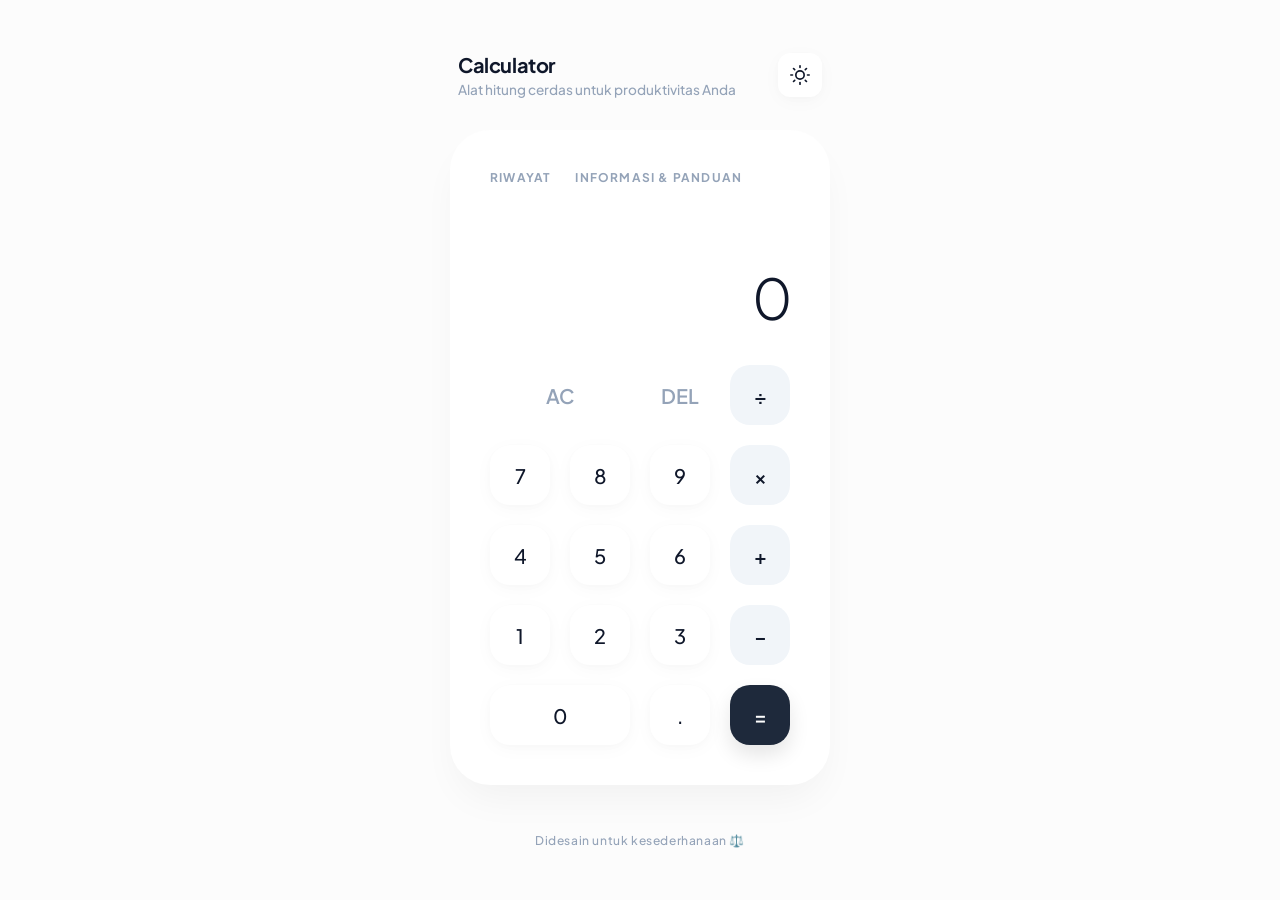
==== commit 0f767618: "fix responsive" ====
--- a/index.html
+++ b/index.html
@@ -4,7 +4,7 @@
 <head>
     <meta charset="UTF-8">
     <meta name="viewport" content="width=device-width, initial-scale=1.0">
-    <title>Modern Calculator - Belajar GitHub</title>
+    <title>Modern Calculator - Alat Hitung Minimalis</title>
     <link rel="stylesheet" href="style.css">
     <link rel="preconnect" href="https://fonts.googleapis.com">
     <link rel="preconnect" href="https://fonts.gstatic.com" crossorigin>
@@ -12,11 +12,14 @@
     
     <!-- PWA Settings -->
     <link rel="manifest" href="manifest.json">
-    <meta name="theme-color" content="#2563eb">
+    <meta name="theme-color" content="#3b82f6">
     <meta name="apple-mobile-web-app-capable" content="yes">
-    <meta name="apple-mobile-web-app-status-bar-style" content="default">
+    <meta name="apple-mobile-web-app-status-bar-style" content="black-translucent">
     <meta name="apple-mobile-web-app-title" content="Calculator">
+    <meta name="mobile-web-app-capable" content="yes">
+    <meta name="application-name" content="Calculator">
     <link rel="apple-touch-icon" href="icon-512.png">
+    <link rel="shortcut icon" href="icon-512.png">
 
     <script>
         if ('serviceWorker' in navigator) {
@@ -30,11 +33,50 @@
 </head>
 
 <body>
+    <!-- Splash Screen -->
+    <div id="splash-screen">
+        <div class="splash-content">
+            <div class="splash-logo">
+                <svg viewBox="0 0 24 24" fill="none" stroke="currentColor" stroke-width="2" stroke-linecap="round" stroke-linejoin="round">
+                    <rect x="4" y="2" width="16" height="20" rx="2" ry="2"></rect>
+                    <line x1="8" y1="6" x2="16" y2="6"></line>
+                    <line x1="16" y1="14" x2="16" y2="18"></line>
+                    <path d="M16 10h.01"></path>
+                    <path d="M12 10h.01"></path>
+                    <path d="M8 10h.01"></path>
+                    <path d="M12 14h.01"></path>
+                    <path d="M8 14h.01"></path>
+                    <path d="M12 18h.01"></path>
+                    <path d="M8 18h.01"></path>
+                </svg>
+            </div>
+            <div class="splash-loader"></div>
+        </div>
+    </div>
+
     <div class="background-glow"></div>
     <main class="calculator-container">
         <header>
-            <h1>Calculator</h1>
-            <p>Simple tools for learning GitHub</p>
+            <div class="header-text">
+                <h1>Calculator</h1>
+                <p>Alat hitung cerdas untuk produktivitas Anda</p>
+            </div>
+            <button class="theme-toggle" id="theme-toggle" aria-label="Toggle dark mode">
+                <svg class="sun-icon" viewBox="0 0 24 24" fill="none" stroke="currentColor" stroke-width="2" stroke-linecap="round" stroke-linejoin="round">
+                    <circle cx="12" cy="12" r="5"></circle>
+                    <line x1="12" y1="1" x2="12" y2="3"></line>
+                    <line x1="12" y1="21" x2="12" y2="23"></line>
+                    <line x1="4.22" y1="4.22" x2="5.64" y2="5.64"></line>
+                    <line x1="18.36" y1="18.36" x2="19.78" y2="19.78"></line>
+                    <line x1="1" y1="12" x2="3" y2="12"></line>
+                    <line x1="21" y1="12" x2="23" y2="12"></line>
+                    <line x1="4.22" y1="19.78" x2="5.64" y2="18.36"></line>
+                    <line x1="18.36" y1="5.64" x2="19.78" y2="4.22"></line>
+                </svg>
+                <svg class="moon-icon" viewBox="0 0 24 24" fill="none" stroke="currentColor" stroke-width="2" stroke-linecap="round" stroke-linejoin="round">
+                    <path d="M21 12.79A9 9 0 1 1 11.21 3 7 7 0 0 0 21 12.79z"></path>
+                </svg>
+            </button>
         </header>
 
         <section class="calculator-glass">
@@ -73,7 +115,7 @@
         </section>
 
         <footer>
-            <p>Ready to push to GitHub? 🚀</p>
+            <p>Didesain untuk kesederhanaan ⚖️</p>
         </footer>
     </main>
     <script src="script.js"></script>
--- a/style.css
+++ b/style.css
@@ -1,311 +1,343 @@
 :root {
-    --primary: #2563eb;
-    --background: #fcfcfc;
+    --bg-main: #fcfcfc;
     --surface: #ffffff;
-    --text-main: #1e293b;
-    --text-secondary: #64748b;
-    --border: #e2e8f0;
-    --button-number: #ffffff;
-    --button-operator: #f1f5f9;
-    --button-action: #2563eb;
+    --text-primary: #0f172a;
+    --text-muted: #94a3b8;
+    --accent: #1e293b;
+    --button-bg: #ffffff;
+    --button-hover: #f8fafc;
+    --op-bg: #f1f5f9;
+    --eq-bg: #1e293b;
+    --eq-text: #ffffff;
+    --shadow-soft: 0 4px 20px -1px rgba(0, 0, 0, 0.03), 0 2px 10px -1px rgba(0, 0, 0, 0.02);
+    --shadow-floating: 0 20px 40px -10px rgba(0, 0, 0, 0.05);
+    --transition-speed: 0.5s;
+}
+
+body.dark-mode {
+    --bg-main: #020617;
+    --surface: #0f172a;
+    --text-primary: #f8fafc;
+    --text-muted: #64748b;
+    --accent: #38bdf8;
+    --button-bg: #1e293b;
+    --button-hover: #1e293b;
+    --op-bg: #1e293b;
+    --eq-bg: #f8fafc;
+    --eq-text: #020617;
+    --shadow-soft: 0 4px 20px -1px rgba(0, 0, 0, 0.2), 0 2px 10px -1px rgba(0, 0, 0, 0.1);
+    --shadow-floating: 0 20px 40px -10px rgba(0, 0, 0, 0.3);
+}
+
+/* Splash Screen Styles */
+#splash-screen {
+    position: fixed;
+    top: 0;
+    left: 0;
+    width: 100%;
+    height: 100%;
+    background-color: var(--bg-main);
+    display: flex;
+    justify-content: center;
+    align-items: center;
+    z-index: 9999;
+    transition: opacity 0.8s cubic-bezier(0.16, 1, 0.3, 1), 
+                visibility 0.8s cubic-bezier(0.16, 1, 0.3, 1);
+}
+
+#splash-screen.fade-out {
+    opacity: 0;
+    visibility: hidden;
+}
+
+.splash-content {
+    display: flex;
+    flex-direction: column;
+    align-items: center;
+    gap: 2rem;
+}
+
+.splash-logo {
+    width: 80px;
+    height: 80px;
+    color: var(--text-primary);
+    animation: pulse 2s infinite ease-in-out;
+}
+
+.splash-logo svg {
+    width: 100%;
+    height: 100%;
+}
+
+.splash-loader {
+    width: 40px;
+    height: 4px;
+    background-color: var(--op-bg);
+    border-radius: 2px;
+    position: relative;
+    overflow: hidden;
+}
+
+.splash-loader::after {
+    content: '';
+    position: absolute;
+    top: 0;
+    left: -100%;
+    width: 100%;
+    height: 100%;
+    background-color: var(--accent);
+    animation: loading 1.5s infinite ease-in-out;
+}
+
+@keyframes pulse {
+    0%, 100% { transform: scale(1); opacity: 0.8; }
+    50% { transform: scale(1.05); opacity: 1; }
+}
+
+@keyframes loading {
+    0% { left: -100%; }
+    50% { left: 0; }
+    100% { left: 100%; }
 }
 
 * {
     margin: 0;
     padding: 0;
     box-sizing: border-box;
-    font-family: 'Plus Jakarta Sans', -apple-system, BlinkMacSystemFont, "Segoe UI", Roboto, sans-serif;
+    font-family: 'Plus Jakarta Sans', sans-serif;
+    -webkit-tap-highlight-color: transparent;
+    transition: background-color var(--transition-speed) ease, 
+                color var(--transition-speed) ease, 
+                border-color var(--transition-speed) ease, 
+                box-shadow var(--transition-speed) ease;
 }
 
 body {
-    background-color: var(--background);
-    color: var(--text-main);
+    background-color: var(--bg-main);
+    color: var(--text-primary);
     min-height: 100vh;
     display: flex;
     justify-content: center;
     align-items: center;
-    overflow-x: hidden;
-    overflow-y: auto;
+    padding: 2rem;
+    overflow: hidden;
+}
+
+.calculator-container {
+    width: 100%;
+    max-width: 380px;
+    animation: slideUp 0.8s cubic-bezier(0.16, 1, 0.3, 1);
+}
+
+@keyframes slideUp {
+    from { opacity: 0; transform: translateY(20px); }
+    to { opacity: 1; transform: translateY(0); }
+}
+
+header {
+    margin-bottom: 2rem;
+    display: flex;
+    justify-content: space-between;
+    align-items: center;
+    padding: 0 0.5rem;
+}
+
+.header-text h1 {
+    font-size: 1.25rem;
+    font-weight: 700;
+    letter-spacing: -0.02em;
+    color: var(--text-primary);
+    margin-bottom: 0.25rem;
+}
+
+.header-text p {
+    font-size: 0.85rem;
+    color: var(--text-muted);
+    font-weight: 500;
+}
+
+/* Theme Toggle Button */
+.theme-toggle {
+    background: var(--surface);
+    border: none;
+    width: 44px;
+    height: 44px;
+    border-radius: 12px;
+    cursor: pointer;
+    display: flex;
+    align-items: center;
+    justify-content: center;
+    box-shadow: var(--shadow-soft);
+    color: var(--text-primary);
+    overflow: hidden;
     position: relative;
-    padding: 2rem 0;
-}
-
-/* Remove old glow effect */
-.background-glow {
-    display: none;
-}
-
-.calculator-container {
-    padding: 1rem;
-    display: flex;
-    flex-direction: column;
-    gap: 2rem;
-    align-items: center;
-    max-width: 420px;
-    width: 100%;
-}
-
-header {
-    text-align: center;
-}
-
-header h1 {
-    font-size: 1.5rem;
-    font-weight: 700;
-    color: var(--text-main);
-    letter-spacing: -0.5px;
-    margin-bottom: 0.25rem;
-}
-
-header p {
-    color: var(--text-secondary);
-    font-size: 0.85rem;
-    font-weight: 500;
+}
+
+.theme-toggle:hover {
+    transform: translateY(-2px);
+    box-shadow: 0 8px 16px rgba(0,0,0,0.05);
+}
+
+.theme-toggle svg {
+    width: 20px;
+    height: 20px;
+    transition: transform 0.6s cubic-bezier(0.34, 1.56, 0.64, 1);
+}
+
+.sun-icon {
+    position: absolute;
+    transform: translateY(0);
+}
+
+.moon-icon {
+    position: absolute;
+    transform: translateY(40px);
+}
+
+body.dark-mode .sun-icon {
+    transform: translateY(-40px);
+}
+
+body.dark-mode .moon-icon {
+    transform: translateY(0);
 }
 
 .calculator-glass {
     background: var(--surface);
-    border: 1px solid var(--border);
     border-radius: 2.5rem;
-    padding: 2rem;
-    box-shadow: 0 20px 25px -5px rgba(0, 0, 0, 0.05), 0 10px 10px -5px rgba(0, 0, 0, 0.02);
-    width: 100%;
+    padding: 2.5rem;
+    box-shadow: var(--shadow-floating);
+    position: relative;
 }
 
 .main-nav {
     display: flex;
-    justify-content: space-between;
-    margin-bottom: 2rem;
+    gap: 1.5rem;
+    margin-bottom: 2.5rem;
 }
 
 .nav-link {
-    color: var(--text-secondary);
     text-decoration: none;
-    font-size: 1rem;
-    font-weight: 600;
-    transition: color 0.2s;
+    color: var(--text-muted);
+    font-size: 0.75rem;
+    font-weight: 700;
+    text-transform: uppercase;
+    letter-spacing: 0.1em;
 }
 
 .nav-link:hover {
-    color: var(--primary);
+    color: var(--text-primary);
 }
 
 .display {
-    padding: 1.5rem 0.5rem;
-    margin-bottom: 1.5rem;
-    min-height: 120px;
+    text-align: right;
+    margin-bottom: 2.5rem;
+    min-height: 100px;
     display: flex;
     flex-direction: column;
     justify-content: flex-end;
-    align-items: flex-end;
-    border-bottom: 1px solid var(--border);
 }
 
 .previous-operand {
-    font-size: 1.1rem;
-    font-weight: 500;
-    color: var(--text-secondary);
+    font-size: 1rem;
+    color: var(--text-muted);
+    font-weight: 400;
+    min-height: 1.5rem;
     margin-bottom: 0.5rem;
-    min-height: 1.5rem;
 }
 
 .current-operand {
     font-size: 3.5rem;
-    font-weight: 700;
-    color: var(--text-main);
-    letter-spacing: -1px;
+    font-weight: 300;
+    color: var(--text-primary);
+    letter-spacing: -0.04em;
+    line-height: 1;
 }
 
 .buttons {
     display: grid;
     grid-template-columns: repeat(4, 1fr);
-    gap: 0.75rem;
+    gap: 1.25rem;
 }
 
 button {
-    height: 72px;
+    aspect-ratio: 1;
+    border: none;
     border-radius: 1.25rem;
-    border: 1px solid transparent;
-    background: var(--button-number);
-    color: var(--text-main);
-    font-size: 1.5rem;
+    background: var(--button-bg);
+    color: var(--text-primary);
+    font-size: 1.25rem;
+    font-weight: 500;
+    cursor: pointer;
+    box-shadow: var(--shadow-soft);
+}
+
+button:hover {
+    transform: translateY(-4px) scale(1.02);
+    box-shadow: 0 10px 20px rgba(0,0,0,0.04);
+}
+
+button:active {
+    transform: scale(0.95);
+}
+
+.control {
+    background: transparent;
+    box-shadow: none;
+    color: var(--text-muted);
     font-weight: 600;
-    cursor: pointer;
-    transition: all 0.2s cubic-bezier(0.4, 0, 0.2, 1);
-    box-shadow: 0 4px 6px -1px rgba(0, 0, 0, 0.05);
-}
-
-button:hover {
-    transform: translateY(-2px);
-    box-shadow: 0 10px 15px -3px rgba(0, 0, 0, 0.1);
-    background: #f8fafc;
-}
-
-button:active {
-    transform: translateY(0);
-}
-
-.control {
-    background: var(--button-operator);
-    color: var(--text-secondary);
 }
 
 .operator {
-    background: var(--button-operator);
-    color: var(--primary);
+    background: var(--op-bg);
+    color: var(--text-primary);
+    font-weight: 600;
+    box-shadow: none;
 }
 
 .operator-equal {
-    background: var(--button-action);
-    color: #ffffff;
-    box-shadow: 0 4px 14px 0 rgba(37, 99, 235, 0.39);
+    background: var(--eq-bg);
+    color: var(--eq-text);
+    grid-column: span 1;
+    font-weight: 600;
+    box-shadow: 0 10px 20px rgba(0,0,0,0.1);
 }
 
 .operator-equal:hover {
-    background: #1d4ed8;
-    box-shadow: 0 6px 20px rgba(37, 99, 235, 0.5);
+    background: var(--accent);
+    box-shadow: 0 15px 30px rgba(0,0,0,0.15);
 }
 
 .span-two {
     grid-column: span 2;
+    aspect-ratio: auto;
 }
 
 footer {
-    opacity: 0.8;
-    font-size: 0.8rem;
-    color: var(--text-secondary);
+    margin-top: 3rem;
+    text-align: center;
+    font-size: 0.75rem;
+    color: var(--text-muted);
     font-weight: 500;
-}
-
-/* Mobile Adjustments */
-/* Mobile Adjustments (Full Screen Experience) */
+    letter-spacing: 0.05em;
+}
+
+/* Mobile */
 @media (max-width: 480px) {
     body {
-        padding: 0;
-        align-items: flex-start;
-        display: block;
-        /* Let it scroll naturally */
+        padding: 1rem;
     }
-
-    .calculator-container {
-        padding: 0;
-        gap: 0;
-        max-width: 100%;
-        min-height: 100vh;
-        display: flex;
-        flex-direction: column;
+    
+    .calculator-glass {
+        padding: 2.25rem 1.5rem;
+        border-radius: 2rem;
     }
 
-    header {
-        padding: 1.5rem 1rem 1rem;
-        background: var(--background);
+    .current-operand {
+        font-size: 3rem;
     }
 
-    .calculator-glass {
-        padding: 1.5rem;
-        border-radius: 2rem 2rem 0 0;
-        border: none;
-        border-top: 1px solid var(--border);
-        box-shadow: none;
-        flex: 1;
-        display: flex;
-        flex-direction: column;
-    }
-
-    .display {
-        padding: 1.5rem 0.5rem;
-        min-height: 120px;
-        margin-bottom: 2rem;
-    }
-
-    .current-operand {
-        font-size: 3.5rem;
-    }
-
     button {
-        height: 72px;
-        font-size: 1.5rem;
-    }
-
-    .main-nav {
-        margin-bottom: 2rem;
-    }
-
-    footer {
-        padding: 1.5rem 1rem;
-        background: #ffffff;
-        width: 100%;
-        border-top: 1px solid var(--border);
-    }
-
-    /* History & About adjustments for full screen mobile */
-    .about-content,
-    .history-list {
-        padding: 0 1rem;
-    }
-
-    .history-item {
-        margin-bottom: 0.5rem;
         border-radius: 1rem;
     }
-}
-
-/* Specialized styles for about & history pages */
-.about-content h2 {
-    color: var(--text-main);
-    font-size: 1.25rem;
-    font-weight: 700;
-    margin-bottom: 0.75rem;
-}
-
-.about-content p {
-    color: var(--text-secondary);
-    font-size: 0.95rem;
-    line-height: 1.6;
-    margin-bottom: 1.5rem;
-}
-
-.back-link {
-    display: inline-block;
-    padding: 0.75rem 1.5rem;
-    background: var(--button-operator);
-    color: var(--text-main);
-    font-weight: 600;
-    text-decoration: none;
-    border-radius: 1rem;
-    margin-top: 1rem;
-    transition: all 0.2s;
-}
-
-.back-link:hover {
-    background: var(--border);
-}
-
-.history-item {
-    background: var(--button-operator);
-    padding: 1.25rem;
-    border-radius: 1.25rem;
-    margin-bottom: 0.75rem;
-    border: 1px solid var(--border);
-}
-
-.history-expr {
-    font-weight: 500;
-}
-
-.history-res {
-    font-weight: 700;
-    font-size: 1.15rem;
-}
-
-.clear-btn {
-    height: 50px;
-    background: #fef2f2;
-    color: #ef4444;
-    font-size: 0.9rem;
-    margin-top: 2rem;
-}
-
-.clear-btn:hover {
-    background: #fee2e2;
 }
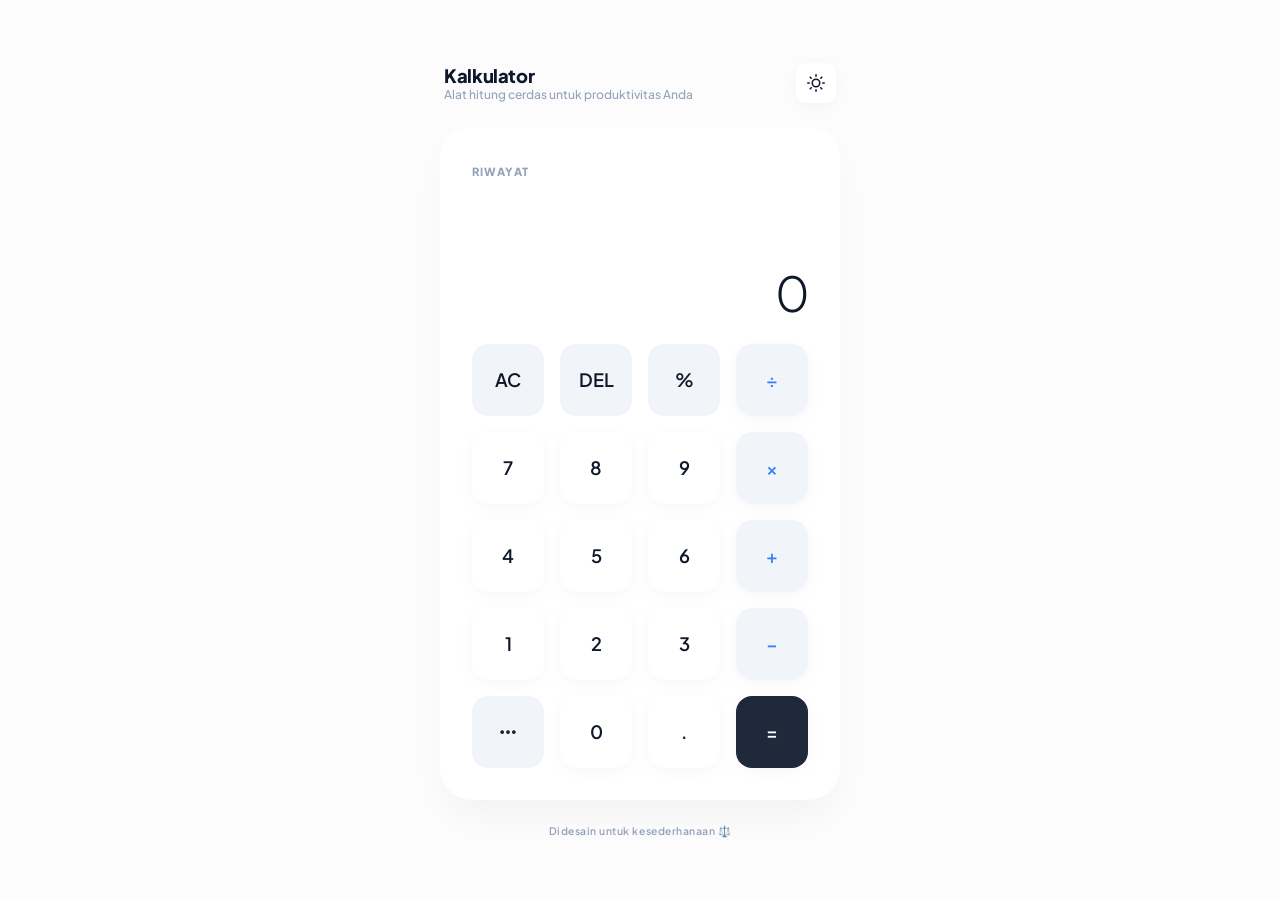
==== commit b102e5d0: "fix responsive" ====
--- a/index.html
+++ b/index.html
@@ -8,8 +8,9 @@
     <link rel="stylesheet" href="style.css">
     <link rel="preconnect" href="https://fonts.googleapis.com">
     <link rel="preconnect" href="https://fonts.gstatic.com" crossorigin>
-    <link href="https://fonts.googleapis.com/css2?family=Plus+Jakarta+Sans:wght@300;400;500;600;700&display=swap" rel="stylesheet">
-    
+    <link href="https://fonts.googleapis.com/css2?family=Plus+Jakarta+Sans:wght@300;400;500;600;700&display=swap"
+        rel="stylesheet">
+
     <!-- PWA Settings -->
     <link rel="manifest" href="manifest.json">
     <meta name="theme-color" content="#3b82f6">
@@ -37,7 +38,8 @@
     <div id="splash-screen">
         <div class="splash-content">
             <div class="splash-logo">
-                <svg viewBox="0 0 24 24" fill="none" stroke="currentColor" stroke-width="2" stroke-linecap="round" stroke-linejoin="round">
+                <svg viewBox="0 0 24 24" fill="none" stroke="currentColor" stroke-width="2" stroke-linecap="round"
+                    stroke-linejoin="round">
                     <rect x="4" y="2" width="16" height="20" rx="2" ry="2"></rect>
                     <line x1="8" y1="6" x2="16" y2="6"></line>
                     <line x1="16" y1="14" x2="16" y2="18"></line>
@@ -58,11 +60,12 @@
     <main class="calculator-container">
         <header>
             <div class="header-text">
-                <h1>Calculator</h1>
+                <h1>Kalkulator</h1>
                 <p>Alat hitung cerdas untuk produktivitas Anda</p>
             </div>
             <button class="theme-toggle" id="theme-toggle" aria-label="Toggle dark mode">
-                <svg class="sun-icon" viewBox="0 0 24 24" fill="none" stroke="currentColor" stroke-width="2" stroke-linecap="round" stroke-linejoin="round">
+                <svg class="sun-icon" viewBox="0 0 24 24" fill="none" stroke="currentColor" stroke-width="2"
+                    stroke-linecap="round" stroke-linejoin="round">
                     <circle cx="12" cy="12" r="5"></circle>
                     <line x1="12" y1="1" x2="12" y2="3"></line>
                     <line x1="12" y1="21" x2="12" y2="23"></line>
@@ -73,7 +76,8 @@
                     <line x1="4.22" y1="19.78" x2="5.64" y2="18.36"></line>
                     <line x1="18.36" y1="5.64" x2="19.78" y2="4.22"></line>
                 </svg>
-                <svg class="moon-icon" viewBox="0 0 24 24" fill="none" stroke="currentColor" stroke-width="2" stroke-linecap="round" stroke-linejoin="round">
+                <svg class="moon-icon" viewBox="0 0 24 24" fill="none" stroke="currentColor" stroke-width="2"
+                    stroke-linecap="round" stroke-linejoin="round">
                     <path d="M21 12.79A9 9 0 1 1 11.21 3 7 7 0 0 0 21 12.79z"></path>
                 </svg>
             </button>
@@ -82,33 +86,62 @@
         <section class="calculator-glass">
             <nav class="main-nav">
                 <a href="history.html" class="nav-link">Riwayat </a>
-                <a href="about.html" class="nav-link">Informasi & Panduan</a>
             </nav>
             <div class="display">
                 <div id="previous-operand" class="previous-operand"></div>
                 <div id="current-operand" class="current-operand">0</div>
             </div>
+
+            <!-- Advanced Panel (Hidden by default) -->
+            <div class="advanced-panel" id="advanced-panel">
+                <div class="advanced-buttons">
+                    <button data-advanced="2nd" class="control">2<sup>nd</sup></button>
+                    <button data-advanced="deg" class="control" id="mode-toggle">deg</button>
+                    <button data-advanced="sin" class="control">sin</button>
+                    <button data-advanced="cos" class="control">cos</button>
+                    <button data-advanced="tan" class="control">tan</button>
+                    <button data-advanced="power" class="control">x<sup>y</sup></button>
+                    <button data-advanced="lg" class="control">lg</button>
+                    <button data-advanced="ln" class="control">ln</button>
+                    <button data-advanced="(" class="control">(</button>
+                    <button data-advanced=")" class="control">)</button>
+                    <button data-advanced="sqrt" class="control">√</button>
+                    <button data-advanced="fact" class="control">x!</button>
+                    <button data-advanced="inv" class="control">1/x</button>
+                    <button data-advanced="phi" class="control">φ</button>
+                </div>
+            </div>
+
             <div class="buttons">
-                <button data-all-clear class="span-two control">AC</button>
+                <button data-all-clear class="control">AC</button>
                 <button data-delete class="control">DEL</button>
-                <button data-operation class="operator">÷</button>
+                <button data-operation="%" class="control">%</button>
+                <button data-operation="÷" class="operator">÷</button>
 
                 <button data-number>7</button>
                 <button data-number>8</button>
                 <button data-number>9</button>
-                <button data-operation class="operator">×</button>
+                <button data-operation="×" class="operator">×</button>
 
                 <button data-number>4</button>
                 <button data-number>5</button>
                 <button data-number>6</button>
-                <button data-operation class="operator">+</button>
+                <button data-operation="+" class="operator">+</button>
 
                 <button data-number>1</button>
                 <button data-number>2</button>
                 <button data-number>3</button>
-                <button data-operation class="operator">−</button>
+                <button data-operation="−" class="operator">−</button>
 
-                <button data-number class="span-two">0</button>
+                <button id="advanced-toggle" class="control">
+                    <svg viewBox="0 0 24 24" width="20" height="20" fill="none" stroke="currentColor" stroke-width="2.5"
+                        stroke-linecap="round" stroke-linejoin="round">
+                        <circle cx="12" cy="12" r="1"></circle>
+                        <circle cx="19" cy="12" r="1"></circle>
+                        <circle cx="5" cy="12" r="1"></circle>
+                    </svg>
+                </button>
+                <button data-number>0</button>
                 <button data-number>.</button>
                 <button data-equals class="operator-equal">=</button>
             </div>
--- a/style.css
+++ b/style.css
@@ -3,7 +3,7 @@
     --surface: #ffffff;
     --text-primary: #0f172a;
     --text-muted: #94a3b8;
-    --accent: #1e293b;
+    --accent: #3b82f6;
     --button-bg: #ffffff;
     --button-hover: #f8fafc;
     --op-bg: #f1f5f9;
@@ -11,7 +11,12 @@
     --eq-text: #ffffff;
     --shadow-soft: 0 4px 20px -1px rgba(0, 0, 0, 0.03), 0 2px 10px -1px rgba(0, 0, 0, 0.02);
     --shadow-floating: 0 20px 40px -10px rgba(0, 0, 0, 0.05);
-    --transition-speed: 0.5s;
+    --transition-speed: 0.4s;
+    
+    /* Layout Variables */
+    --inner-padding: 2rem;
+    --button-gap: 1rem;
+    --display-min-height: 120px;
 }
 
 body.dark-mode {
@@ -21,7 +26,7 @@
     --text-muted: #64748b;
     --accent: #38bdf8;
     --button-bg: #1e293b;
-    --button-hover: #1e293b;
+    --button-hover: #334155;
     --op-bg: #1e293b;
     --eq-bg: #f8fafc;
     --eq-text: #020617;
@@ -29,20 +34,16 @@
     --shadow-floating: 0 20px 40px -10px rgba(0, 0, 0, 0.3);
 }
 
-/* Splash Screen Styles */
+/* Splash Screen */
 #splash-screen {
     position: fixed;
-    top: 0;
-    left: 0;
-    width: 100%;
-    height: 100%;
+    inset: 0;
     background-color: var(--bg-main);
     display: flex;
     justify-content: center;
     align-items: center;
     z-index: 9999;
-    transition: opacity 0.8s cubic-bezier(0.16, 1, 0.3, 1), 
-                visibility 0.8s cubic-bezier(0.16, 1, 0.3, 1);
+    transition: opacity 0.6s ease, visibility 0.6s ease;
 }
 
 #splash-screen.fade-out {
@@ -54,24 +55,21 @@
     display: flex;
     flex-direction: column;
     align-items: center;
-    gap: 2rem;
+    gap: 1.5rem;
 }
 
 .splash-logo {
-    width: 80px;
-    height: 80px;
+    width: 60px;
+    height: 60px;
     color: var(--text-primary);
     animation: pulse 2s infinite ease-in-out;
 }
 
-.splash-logo svg {
-    width: 100%;
-    height: 100%;
-}
+.splash-logo svg { width: 100%; height: 100%; }
 
 .splash-loader {
-    width: 40px;
-    height: 4px;
+    width: 30px;
+    height: 3px;
     background-color: var(--op-bg);
     border-radius: 2px;
     position: relative;
@@ -81,24 +79,14 @@
 .splash-loader::after {
     content: '';
     position: absolute;
-    top: 0;
-    left: -100%;
-    width: 100%;
-    height: 100%;
+    inset: 0;
     background-color: var(--accent);
+    transform: translateX(-100%);
     animation: loading 1.5s infinite ease-in-out;
 }
 
-@keyframes pulse {
-    0%, 100% { transform: scale(1); opacity: 0.8; }
-    50% { transform: scale(1.05); opacity: 1; }
-}
-
-@keyframes loading {
-    0% { left: -100%; }
-    50% { left: 0; }
-    100% { left: 100%; }
-}
+@keyframes pulse { 0%, 100% { transform: scale(1); } 50% { transform: scale(1.1); } }
+@keyframes loading { 0% { transform: translateX(-100%); } 50% { transform: translateX(0); } 100% { transform: translateX(100%); } }
 
 * {
     margin: 0;
@@ -106,238 +94,157 @@
     box-sizing: border-box;
     font-family: 'Plus Jakarta Sans', sans-serif;
     -webkit-tap-highlight-color: transparent;
-    transition: background-color var(--transition-speed) ease, 
-                color var(--transition-speed) ease, 
-                border-color var(--transition-speed) ease, 
-                box-shadow var(--transition-speed) ease;
+    transition: background-color var(--transition-speed), color var(--transition-speed), box-shadow var(--transition-speed);
 }
 
 body {
     background-color: var(--bg-main);
     color: var(--text-primary);
-    min-height: 100vh;
-    display: flex;
-    justify-content: center;
-    align-items: center;
-    padding: 2rem;
-    overflow: hidden;
+    height: 100dvh;
+    display: flex;
+    justify-content: center;
+    align-items: center;
+    padding: 1.5rem;
+    overflow: hidden; /* No scroll! */
 }
 
 .calculator-container {
     width: 100%;
-    max-width: 380px;
-    animation: slideUp 0.8s cubic-bezier(0.16, 1, 0.3, 1);
-}
-
-@keyframes slideUp {
-    from { opacity: 0; transform: translateY(20px); }
-    to { opacity: 1; transform: translateY(0); }
-}
+    max-width: 400px;
+    height: 100%;
+    display: flex;
+    flex-direction: column;
+    justify-content: center;
+    animation: slideUp 0.6s cubic-bezier(0.16, 1, 0.3, 1);
+}
+
+@keyframes slideUp { from { opacity: 0; transform: translateY(15px); } to { opacity: 1; transform: translateY(0); } }
 
 header {
-    margin-bottom: 2rem;
+    margin-bottom: 1.5rem;
     display: flex;
     justify-content: space-between;
     align-items: center;
-    padding: 0 0.5rem;
-}
-
-.header-text h1 {
-    font-size: 1.25rem;
-    font-weight: 700;
-    letter-spacing: -0.02em;
-    color: var(--text-primary);
-    margin-bottom: 0.25rem;
-}
-
-.header-text p {
-    font-size: 0.85rem;
-    color: var(--text-muted);
-    font-weight: 500;
-}
-
-/* Theme Toggle Button */
+    padding: 0 0.25rem;
+}
+
+.header-text h1 { font-size: 1.15rem; font-weight: 800; letter-spacing: -0.02em; }
+.header-text p { font-size: 0.75rem; color: var(--text-muted); font-weight: 500; }
+
 .theme-toggle {
     background: var(--surface);
     border: none;
-    width: 44px;
-    height: 44px;
-    border-radius: 12px;
+    width: 40px;
+    height: 40px;
+    border-radius: 10px;
     cursor: pointer;
     display: flex;
     align-items: center;
     justify-content: center;
     box-shadow: var(--shadow-soft);
-    color: var(--text-primary);
-    overflow: hidden;
     position: relative;
-}
-
-.theme-toggle:hover {
-    transform: translateY(-2px);
-    box-shadow: 0 8px 16px rgba(0,0,0,0.05);
-}
-
-.theme-toggle svg {
-    width: 20px;
-    height: 20px;
-    transition: transform 0.6s cubic-bezier(0.34, 1.56, 0.64, 1);
-}
-
-.sun-icon {
-    position: absolute;
-    transform: translateY(0);
-}
-
-.moon-icon {
-    position: absolute;
-    transform: translateY(40px);
-}
-
-body.dark-mode .sun-icon {
-    transform: translateY(-40px);
-}
-
-body.dark-mode .moon-icon {
-    transform: translateY(0);
-}
+    overflow: hidden;
+}
+
+.theme-toggle svg { width: 18px; height: 18px; position: absolute; transition: transform 0.5s cubic-bezier(0.34, 1.56, 0.64, 1); }
+.sun-icon { transform: translateY(0); }
+.moon-icon { transform: translateY(40px); }
+body.dark-mode .sun-icon { transform: translateY(-40px); }
+body.dark-mode .moon-icon { transform: translateY(0); }
 
 .calculator-glass {
     background: var(--surface);
-    border-radius: 2.5rem;
-    padding: 2.5rem;
+    border-radius: 2rem;
+    padding: var(--inner-padding);
     box-shadow: var(--shadow-floating);
-    position: relative;
-}
-
-.main-nav {
-    display: flex;
-    gap: 1.5rem;
-    margin-bottom: 2.5rem;
-}
-
-.nav-link {
-    text-decoration: none;
-    color: var(--text-muted);
-    font-size: 0.75rem;
-    font-weight: 700;
-    text-transform: uppercase;
-    letter-spacing: 0.1em;
-}
-
-.nav-link:hover {
-    color: var(--text-primary);
-}
+    display: flex;
+    flex-direction: column;
+    max-height: 100%;
+}
+
+.main-nav { margin-bottom: 1.25rem; }
+.nav-link { text-decoration: none; color: var(--text-muted); font-size: 0.7rem; font-weight: 800; text-transform: uppercase; letter-spacing: 0.1em; }
 
 .display {
     text-align: right;
-    margin-bottom: 2.5rem;
-    min-height: 100px;
+    margin-bottom: 1.5rem;
+    min-height: var(--display-min-height);
     display: flex;
     flex-direction: column;
     justify-content: flex-end;
-}
-
-.previous-operand {
-    font-size: 1rem;
-    color: var(--text-muted);
-    font-weight: 400;
-    min-height: 1.5rem;
-    margin-bottom: 0.5rem;
-}
-
-.current-operand {
-    font-size: 3.5rem;
-    font-weight: 300;
-    color: var(--text-primary);
-    letter-spacing: -0.04em;
-    line-height: 1;
-}
-
-.buttons {
-    display: grid;
-    grid-template-columns: repeat(4, 1fr);
-    gap: 1.25rem;
-}
+    overflow: hidden;
+}
+
+.previous-operand { font-size: 0.9rem; color: var(--text-muted); margin-bottom: 0.25rem; min-height: 1.2rem; }
+.current-operand { font-size: 3rem; font-weight: 300; letter-spacing: -0.04em; line-height: 1.1; overflow-x: auto; white-space: nowrap; }
+.current-operand::-webkit-scrollbar { display: none; }
+
+.advanced-panel {
+    max-height: 0;
+    overflow: hidden;
+    transition: max-height 0.4s ease, margin-bottom 0.4s ease, opacity 0.3s ease;
+    opacity: 0;
+}
+
+.advanced-panel.open { max-height: 250px; margin-bottom: 1.25rem; opacity: 1; }
+
+.advanced-buttons { display: grid; grid-template-columns: repeat(5, 1fr); gap: 0.5rem; }
+.advanced-buttons button { height: 40px; font-size: 0.8rem; border-radius: 0.75rem; background: var(--op-bg); box-shadow: none; aspect-ratio: auto; }
+
+.buttons { display: grid; grid-template-columns: repeat(4, 1fr); gap: var(--button-gap); }
 
 button {
     aspect-ratio: 1;
     border: none;
-    border-radius: 1.25rem;
+    border-radius: 1rem;
     background: var(--button-bg);
     color: var(--text-primary);
-    font-size: 1.25rem;
-    font-weight: 500;
+    font-size: 1.15rem;
+    font-weight: 600;
     cursor: pointer;
     box-shadow: var(--shadow-soft);
-}
-
-button:hover {
-    transform: translateY(-4px) scale(1.02);
-    box-shadow: 0 10px 20px rgba(0,0,0,0.04);
-}
-
-button:active {
-    transform: scale(0.95);
-}
-
-.control {
-    background: transparent;
-    box-shadow: none;
-    color: var(--text-muted);
-    font-weight: 600;
-}
-
-.operator {
-    background: var(--op-bg);
-    color: var(--text-primary);
-    font-weight: 600;
-    box-shadow: none;
-}
-
-.operator-equal {
-    background: var(--eq-bg);
-    color: var(--eq-text);
-    grid-column: span 1;
-    font-weight: 600;
-    box-shadow: 0 10px 20px rgba(0,0,0,0.1);
-}
-
-.operator-equal:hover {
-    background: var(--accent);
-    box-shadow: 0 15px 30px rgba(0,0,0,0.15);
-}
-
-.span-two {
-    grid-column: span 2;
-    aspect-ratio: auto;
-}
-
-footer {
-    margin-top: 3rem;
-    text-align: center;
-    font-size: 0.75rem;
-    color: var(--text-muted);
-    font-weight: 500;
-    letter-spacing: 0.05em;
-}
-
-/* Mobile */
+    display: flex;
+    align-items: center;
+    justify-content: center;
+}
+
+button:active { transform: scale(0.92); }
+.control { background: var(--op-bg); box-shadow: none; }
+.operator { background: var(--op-bg); color: var(--accent); }
+.operator-equal { background: var(--eq-bg); color: var(--eq-text); }
+
+footer { margin-top: 1.5rem; text-align: center; font-size: 0.65rem; color: var(--text-muted); font-weight: 600; letter-spacing: 0.05em; }
+
+/* Responsive Mobile Adjustments */
 @media (max-width: 480px) {
-    body {
-        padding: 1rem;
+    :root {
+        --inner-padding: 1.25rem;
+        --button-gap: 0.75rem;
+        --display-min-height: 100px;
     }
-    
-    .calculator-glass {
-        padding: 2.25rem 1.5rem;
-        border-radius: 2rem;
-    }
-
-    .current-operand {
-        font-size: 3rem;
-    }
-
-    button {
-        border-radius: 1rem;
-    }
+
+    body { padding: 0.75rem; }
+    
+    header { margin-bottom: 1rem; }
+    .header-text h1 { font-size: 1rem; }
+    
+    .calculator-glass { border-radius: 1.75rem; }
+    
+    .current-operand { font-size: 2.5rem; }
+    
+    button { border-radius: 0.85rem; font-size: 1rem; }
+    
+    .advanced-buttons { gap: 0.4rem; }
+    .advanced-buttons button { height: 36px; border-radius: 0.6rem; font-size: 0.75rem; }
+    
+    footer { margin-top: 1rem; }
+}
+
+/* Landscape orientation or very short screens */
+@media (max-height: 650px) {
+    :root { --button-gap: 0.5rem; --inner-padding: 1rem; --display-min-height: 80px; }
+    .current-operand { font-size: 2rem; }
+    button { height: 44px; aspect-ratio: auto; }
+    header { margin-bottom: 0.5rem; }
+    .main-nav { margin-bottom: 0.5rem; }
 }
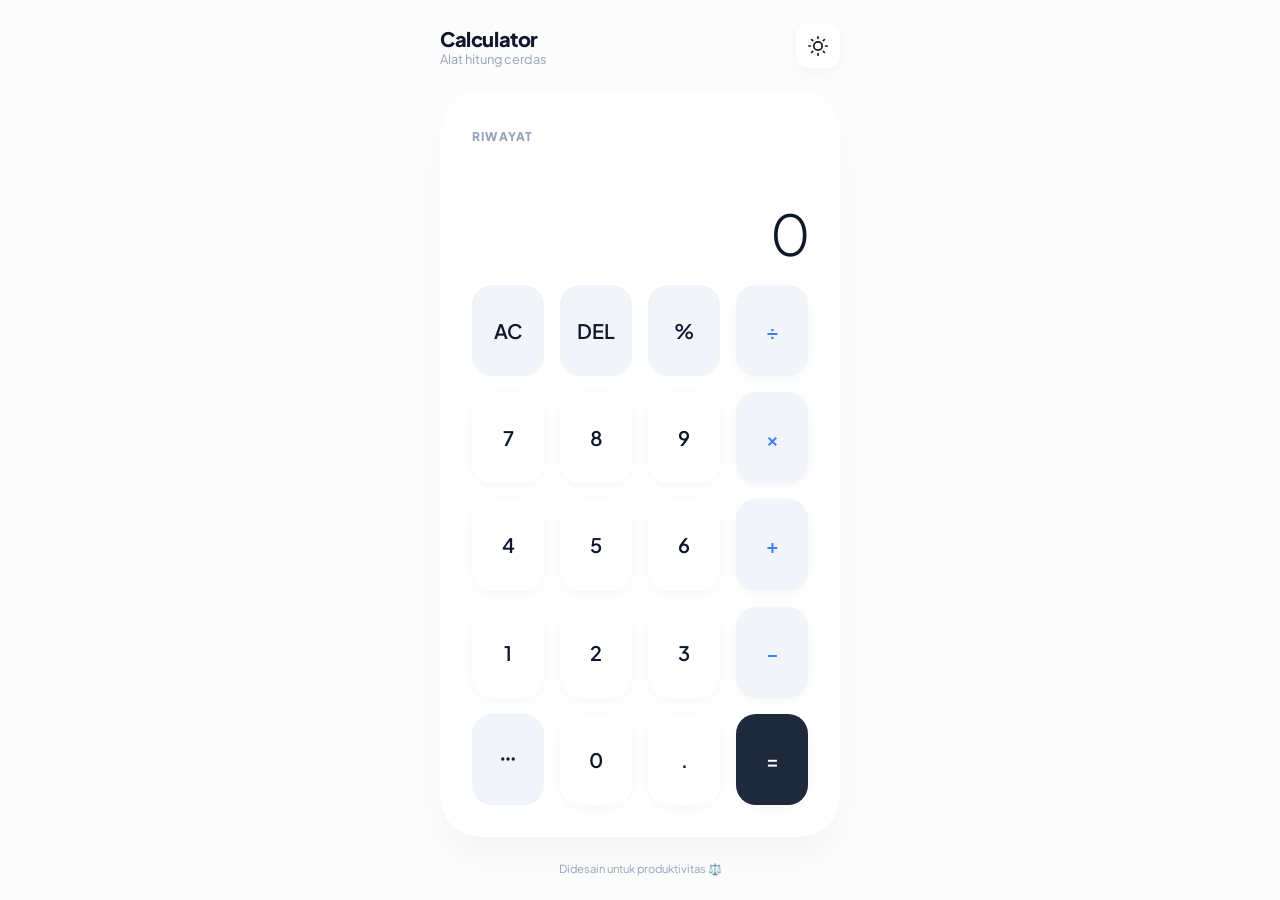
==== commit 61800e52: "fix fix fix" ====
--- a/index.html
+++ b/index.html
@@ -3,14 +3,13 @@
 
 <head>
     <meta charset="UTF-8">
-    <meta name="viewport" content="width=device-width, initial-scale=1.0">
+    <meta name="viewport" content="width=device-width, initial-scale=1.0, maximum-scale=1.0, user-scalable=no">
     <title>Modern Calculator - Alat Hitung Minimalis</title>
     <link rel="stylesheet" href="style.css">
     <link rel="preconnect" href="https://fonts.googleapis.com">
     <link rel="preconnect" href="https://fonts.gstatic.com" crossorigin>
-    <link href="https://fonts.googleapis.com/css2?family=Plus+Jakarta+Sans:wght@300;400;500;600;700&display=swap"
-        rel="stylesheet">
-
+    <link href="https://fonts.googleapis.com/css2?family=Plus+Jakarta+Sans:wght@300;400;500;600;700;800&display=swap" rel="stylesheet">
+    
     <!-- PWA Settings -->
     <link rel="manifest" href="manifest.json">
     <meta name="theme-color" content="#3b82f6">
@@ -38,8 +37,7 @@
     <div id="splash-screen">
         <div class="splash-content">
             <div class="splash-logo">
-                <svg viewBox="0 0 24 24" fill="none" stroke="currentColor" stroke-width="2" stroke-linecap="round"
-                    stroke-linejoin="round">
+                <svg viewBox="0 0 24 24" fill="none" stroke="currentColor" stroke-width="2" stroke-linecap="round" stroke-linejoin="round">
                     <rect x="4" y="2" width="16" height="20" rx="2" ry="2"></rect>
                     <line x1="8" y1="6" x2="16" y2="6"></line>
                     <line x1="16" y1="14" x2="16" y2="18"></line>
@@ -60,12 +58,11 @@
     <main class="calculator-container">
         <header>
             <div class="header-text">
-                <h1>Kalkulator</h1>
-                <p>Alat hitung cerdas untuk produktivitas Anda</p>
+                <h1>Calculator</h1>
+                <p>Alat hitung cerdas</p>
             </div>
             <button class="theme-toggle" id="theme-toggle" aria-label="Toggle dark mode">
-                <svg class="sun-icon" viewBox="0 0 24 24" fill="none" stroke="currentColor" stroke-width="2"
-                    stroke-linecap="round" stroke-linejoin="round">
+                <svg class="sun-icon" viewBox="0 0 24 24" fill="none" stroke="currentColor" stroke-width="2" stroke-linecap="round" stroke-linejoin="round">
                     <circle cx="12" cy="12" r="5"></circle>
                     <line x1="12" y1="1" x2="12" y2="3"></line>
                     <line x1="12" y1="21" x2="12" y2="23"></line>
@@ -76,8 +73,7 @@
                     <line x1="4.22" y1="19.78" x2="5.64" y2="18.36"></line>
                     <line x1="18.36" y1="5.64" x2="19.78" y2="4.22"></line>
                 </svg>
-                <svg class="moon-icon" viewBox="0 0 24 24" fill="none" stroke="currentColor" stroke-width="2"
-                    stroke-linecap="round" stroke-linejoin="round">
+                <svg class="moon-icon" viewBox="0 0 24 24" fill="none" stroke="currentColor" stroke-width="2" stroke-linecap="round" stroke-linejoin="round">
                     <path d="M21 12.79A9 9 0 1 1 11.21 3 7 7 0 0 0 21 12.79z"></path>
                 </svg>
             </button>
@@ -87,60 +83,62 @@
             <nav class="main-nav">
                 <a href="history.html" class="nav-link">Riwayat </a>
             </nav>
+            
             <div class="display">
                 <div id="previous-operand" class="previous-operand"></div>
                 <div id="current-operand" class="current-operand">0</div>
             </div>
 
-            <!-- Advanced Panel (Hidden by default) -->
-            <div class="advanced-panel" id="advanced-panel">
-                <div class="advanced-buttons">
-                    <button data-advanced="2nd" class="control">2<sup>nd</sup></button>
-                    <button data-advanced="deg" class="control" id="mode-toggle">deg</button>
-                    <button data-advanced="sin" class="control">sin</button>
-                    <button data-advanced="cos" class="control">cos</button>
-                    <button data-advanced="tan" class="control">tan</button>
-                    <button data-advanced="power" class="control">x<sup>y</sup></button>
-                    <button data-advanced="lg" class="control">lg</button>
-                    <button data-advanced="ln" class="control">ln</button>
-                    <button data-advanced="(" class="control">(</button>
-                    <button data-advanced=")" class="control">)</button>
-                    <button data-advanced="sqrt" class="control">√</button>
-                    <button data-advanced="fact" class="control">x!</button>
-                    <button data-advanced="inv" class="control">1/x</button>
-                    <button data-advanced="phi" class="control">φ</button>
-                </div>
-            </div>
+            <div class="buttons-grid" id="buttons-grid">
+                <!-- Row 1 (Scientific Only) -->
+                <button data-advanced="2nd" class="control adv-btn">2<sup>nd</sup></button>
+                <button data-advanced="deg" class="control adv-btn" id="mode-toggle">deg</button>
+                <button data-advanced="sin" class="control adv-btn">sin</button>
+                <button data-advanced="cos" class="control adv-btn">cos</button>
+                <button data-advanced="tan" class="control adv-btn">tan</button>
 
-            <div class="buttons">
+                <!-- Row 2 (Scientific Only) -->
+                <button data-advanced="power" class="control adv-btn">x<sup>y</sup></button>
+                <button data-advanced="lg" class="control adv-btn">lg</button>
+                <button data-advanced="ln" class="control adv-btn">ln</button>
+                <button data-advanced="(" class="control adv-btn">(</button>
+                <button data-advanced=")" class="control adv-btn">)</button>
+
+                <!-- Row 3 -->
+                <button data-advanced="sqrt" class="control adv-btn">√</button>
                 <button data-all-clear class="control">AC</button>
                 <button data-delete class="control">DEL</button>
                 <button data-operation="%" class="control">%</button>
                 <button data-operation="÷" class="operator">÷</button>
 
+                <!-- Row 4 -->
+                <button data-advanced="fact" class="control adv-btn">x!</button>
                 <button data-number>7</button>
                 <button data-number>8</button>
                 <button data-number>9</button>
                 <button data-operation="×" class="operator">×</button>
 
+                <!-- Row 5 -->
+                <button data-advanced="inv" class="control adv-btn">1/x</button>
                 <button data-number>4</button>
                 <button data-number>5</button>
                 <button data-number>6</button>
                 <button data-operation="+" class="operator">+</button>
 
+                <!-- Row 6 -->
+                <button data-advanced="phi" class="control adv-btn">φ</button>
                 <button data-number>1</button>
                 <button data-number>2</button>
                 <button data-number>3</button>
                 <button data-operation="−" class="operator">−</button>
 
+                <!-- Row 7 -->
                 <button id="advanced-toggle" class="control">
-                    <svg viewBox="0 0 24 24" width="20" height="20" fill="none" stroke="currentColor" stroke-width="2.5"
-                        stroke-linecap="round" stroke-linejoin="round">
-                        <circle cx="12" cy="12" r="1"></circle>
-                        <circle cx="19" cy="12" r="1"></circle>
-                        <circle cx="5" cy="12" r="1"></circle>
+                    <svg viewBox="0 0 24 24" width="18" height="18" fill="none" stroke="currentColor" stroke-width="2.5">
+                        <circle cx="12" cy="12" r="1"></circle><circle cx="19" cy="12" r="1"></circle><circle cx="5" cy="12" r="1"></circle>
                     </svg>
                 </button>
+                <button data-advanced="e" class="control adv-btn">e</button>
                 <button data-number>0</button>
                 <button data-number>.</button>
                 <button data-equals class="operator-equal">=</button>
@@ -148,7 +146,7 @@
         </section>
 
         <footer>
-            <p>Didesain untuk kesederhanaan ⚖️</p>
+            <p>Didesain untuk produktivitas ⚖️</p>
         </footer>
     </main>
     <script src="script.js"></script>
--- a/style.css
+++ b/style.css
@@ -13,10 +13,10 @@
     --shadow-floating: 0 20px 40px -10px rgba(0, 0, 0, 0.05);
     --transition-speed: 0.4s;
     
-    /* Layout Variables */
-    --inner-padding: 2rem;
-    --button-gap: 1rem;
-    --display-min-height: 120px;
+    /* Dynamic Layout Variables */
+    --container-max-width: 400px;
+    --grid-gap: 1rem;
+    --button-radius: 1.25rem;
 }
 
 body.dark-mode {
@@ -30,8 +30,6 @@
     --op-bg: #1e293b;
     --eq-bg: #f8fafc;
     --eq-text: #020617;
-    --shadow-soft: 0 4px 20px -1px rgba(0, 0, 0, 0.2), 0 2px 10px -1px rgba(0, 0, 0, 0.1);
-    --shadow-floating: 0 20px 40px -10px rgba(0, 0, 0, 0.3);
 }
 
 /* Splash Screen */
@@ -43,50 +41,13 @@
     justify-content: center;
     align-items: center;
     z-index: 9999;
-    transition: opacity 0.6s ease, visibility 0.6s ease;
 }
-
-#splash-screen.fade-out {
-    opacity: 0;
-    visibility: hidden;
-}
-
-.splash-content {
-    display: flex;
-    flex-direction: column;
-    align-items: center;
-    gap: 1.5rem;
-}
-
-.splash-logo {
-    width: 60px;
-    height: 60px;
-    color: var(--text-primary);
-    animation: pulse 2s infinite ease-in-out;
-}
-
-.splash-logo svg { width: 100%; height: 100%; }
-
-.splash-loader {
-    width: 30px;
-    height: 3px;
-    background-color: var(--op-bg);
-    border-radius: 2px;
-    position: relative;
-    overflow: hidden;
-}
-
-.splash-loader::after {
-    content: '';
-    position: absolute;
-    inset: 0;
-    background-color: var(--accent);
-    transform: translateX(-100%);
-    animation: loading 1.5s infinite ease-in-out;
-}
-
+#splash-screen.fade-out { opacity: 0; visibility: hidden; transition: 0.6s ease; }
+.splash-logo { width: 60px; height: 60px; color: var(--text-primary); animation: pulse 2s infinite; }
+.splash-loader { width: 30px; height: 3px; background: var(--op-bg); position: relative; overflow: hidden; margin-top: 1rem; }
+.splash-loader::after { content: ''; position: absolute; inset: 0; background: var(--accent); animation: loading 1.5s infinite; }
 @keyframes pulse { 0%, 100% { transform: scale(1); } 50% { transform: scale(1.1); } }
-@keyframes loading { 0% { transform: translateX(-100%); } 50% { transform: translateX(0); } 100% { transform: translateX(100%); } }
+@keyframes loading { 0% { transform: translateX(-100%); } 100% { transform: translateX(100%); } }
 
 * {
     margin: 0;
@@ -94,7 +55,6 @@
     box-sizing: border-box;
     font-family: 'Plus Jakarta Sans', sans-serif;
     -webkit-tap-highlight-color: transparent;
-    transition: background-color var(--transition-speed), color var(--transition-speed), box-shadow var(--transition-speed);
 }
 
 body {
@@ -105,146 +65,131 @@
     justify-content: center;
     align-items: center;
     padding: 1.5rem;
-    overflow: hidden; /* No scroll! */
+    overflow: hidden; /* NO SCROLL */
 }
 
 .calculator-container {
     width: 100%;
-    max-width: 400px;
+    max-width: var(--container-max-width);
     height: 100%;
     display: flex;
     flex-direction: column;
-    justify-content: center;
-    animation: slideUp 0.6s cubic-bezier(0.16, 1, 0.3, 1);
 }
 
-@keyframes slideUp { from { opacity: 0; transform: translateY(15px); } to { opacity: 1; transform: translateY(0); } }
-
 header {
+    flex-shrink: 0;
     margin-bottom: 1.5rem;
     display: flex;
     justify-content: space-between;
     align-items: center;
-    padding: 0 0.25rem;
 }
 
-.header-text h1 { font-size: 1.15rem; font-weight: 800; letter-spacing: -0.02em; }
-.header-text p { font-size: 0.75rem; color: var(--text-muted); font-weight: 500; }
+.header-text h1 { font-size: 1.25rem; font-weight: 800; letter-spacing: -0.02em; }
+.header-text p { font-size: 0.8rem; color: var(--text-muted); }
 
 .theme-toggle {
-    background: var(--surface);
-    border: none;
-    width: 40px;
-    height: 40px;
-    border-radius: 10px;
-    cursor: pointer;
-    display: flex;
-    align-items: center;
-    justify-content: center;
-    box-shadow: var(--shadow-soft);
-    position: relative;
-    overflow: hidden;
+    width: 44px; height: 44px; background: var(--surface); border: none; border-radius: 12px;
+    cursor: pointer; display: flex; align-items: center; justify-content: center;
+    box-shadow: var(--shadow-soft); position: relative; overflow: hidden;
 }
-
-.theme-toggle svg { width: 18px; height: 18px; position: absolute; transition: transform 0.5s cubic-bezier(0.34, 1.56, 0.64, 1); }
+.theme-toggle svg { position: absolute; width: 20px; height: 20px; transition: 0.5s cubic-bezier(0.4, 0, 0.2, 1); }
 .sun-icon { transform: translateY(0); }
 .moon-icon { transform: translateY(40px); }
 body.dark-mode .sun-icon { transform: translateY(-40px); }
 body.dark-mode .moon-icon { transform: translateY(0); }
 
 .calculator-glass {
+    flex: 1;
     background: var(--surface);
-    border-radius: 2rem;
-    padding: var(--inner-padding);
+    border-radius: 2.5rem;
+    padding: 2rem;
     box-shadow: var(--shadow-floating);
     display: flex;
     flex-direction: column;
-    max-height: 100%;
+    min-height: 0; /* Important for flex child sizing */
 }
 
-.main-nav { margin-bottom: 1.25rem; }
-.nav-link { text-decoration: none; color: var(--text-muted); font-size: 0.7rem; font-weight: 800; text-transform: uppercase; letter-spacing: 0.1em; }
+.main-nav { flex-shrink: 0; margin-bottom: 1rem; }
+.nav-link { text-decoration: none; color: var(--text-muted); font-size: 0.75rem; font-weight: 800; text-transform: uppercase; letter-spacing: 0.1em; }
 
 .display {
+    flex-shrink: 0;
     text-align: right;
     margin-bottom: 1.5rem;
-    min-height: var(--display-min-height);
+    min-height: 100px;
     display: flex;
     flex-direction: column;
     justify-content: flex-end;
-    overflow: hidden;
+}
+.previous-operand { font-size: 1rem; color: var(--text-muted); margin-bottom: 0.5rem; min-height: 1.5rem; }
+.current-operand { font-size: 3.5rem; font-weight: 300; letter-spacing: -0.04em; line-height: 1; word-break: break-all; }
+
+/* REVOLUTIONARY GRID */
+.buttons-grid {
+    flex: 1;
+    display: grid;
+    grid-template-columns: repeat(4, 1fr);
+    grid-template-rows: repeat(5, 1fr);
+    gap: var(--grid-gap);
 }
 
-.previous-operand { font-size: 0.9rem; color: var(--text-muted); margin-bottom: 0.25rem; min-height: 1.2rem; }
-.current-operand { font-size: 3rem; font-weight: 300; letter-spacing: -0.04em; line-height: 1.1; overflow-x: auto; white-space: nowrap; }
-.current-operand::-webkit-scrollbar { display: none; }
-
-.advanced-panel {
-    max-height: 0;
-    overflow: hidden;
-    transition: max-height 0.4s ease, margin-bottom 0.4s ease, opacity 0.3s ease;
-    opacity: 0;
+.buttons-grid.advanced-active {
+    grid-template-columns: repeat(5, 1fr);
+    grid-template-rows: repeat(7, 1fr);
+    gap: 0.6rem;
 }
 
-.advanced-panel.open { max-height: 250px; margin-bottom: 1.25rem; opacity: 1; }
-
-.advanced-buttons { display: grid; grid-template-columns: repeat(5, 1fr); gap: 0.5rem; }
-.advanced-buttons button { height: 40px; font-size: 0.8rem; border-radius: 0.75rem; background: var(--op-bg); box-shadow: none; aspect-ratio: auto; }
-
-.buttons { display: grid; grid-template-columns: repeat(4, 1fr); gap: var(--button-gap); }
-
 button {
-    aspect-ratio: 1;
+    width: 100%;
+    height: 100%;
     border: none;
-    border-radius: 1rem;
+    border-radius: var(--button-radius);
     background: var(--button-bg);
     color: var(--text-primary);
-    font-size: 1.15rem;
+    font-size: 1.25rem;
     font-weight: 600;
     cursor: pointer;
     box-shadow: var(--shadow-soft);
     display: flex;
     align-items: center;
     justify-content: center;
+    transition: 0.2s;
 }
+button:active { transform: scale(0.92); opacity: 0.8; }
 
-button:active { transform: scale(0.92); }
+.adv-btn { display: none; }
+.buttons-grid.advanced-active .adv-btn { display: flex; font-size: 0.9rem; background: var(--op-bg); box-shadow: none; }
+
 .control { background: var(--op-bg); box-shadow: none; }
 .operator { background: var(--op-bg); color: var(--accent); }
 .operator-equal { background: var(--eq-bg); color: var(--eq-text); }
 
-footer { margin-top: 1.5rem; text-align: center; font-size: 0.65rem; color: var(--text-muted); font-weight: 600; letter-spacing: 0.05em; }
+#advanced-toggle svg { transition: transform 0.4s; }
+.buttons-grid.advanced-active #advanced-toggle svg { transform: rotate(90deg); color: var(--accent); }
 
-/* Responsive Mobile Adjustments */
+footer { flex-shrink: 0; margin-top: 1.5rem; text-align: center; font-size: 0.7rem; color: var(--text-muted); }
+
+/* MOBILE OPTIMIZATION */
 @media (max-width: 480px) {
-    :root {
-        --inner-padding: 1.25rem;
-        --button-gap: 0.75rem;
-        --display-min-height: 100px;
-    }
-
     body { padding: 0.75rem; }
+    .calculator-glass { padding: 1.25rem; border-radius: 2rem; }
+    .display { margin-bottom: 1rem; min-height: 80px; }
+    .current-operand { font-size: 2.75rem; }
+    :root { --grid-gap: 0.75rem; --button-radius: 1rem; }
+    
+    .buttons-grid.advanced-active { gap: 0.4rem; }
+    .buttons-grid.advanced-active button { border-radius: 0.75rem; font-size: 1rem; }
+    .buttons-grid.advanced-active .adv-btn { font-size: 0.8rem; }
     
     header { margin-bottom: 1rem; }
-    .header-text h1 { font-size: 1rem; }
-    
-    .calculator-glass { border-radius: 1.75rem; }
-    
-    .current-operand { font-size: 2.5rem; }
-    
-    button { border-radius: 0.85rem; font-size: 1rem; }
-    
-    .advanced-buttons { gap: 0.4rem; }
-    .advanced-buttons button { height: 36px; border-radius: 0.6rem; font-size: 0.75rem; }
-    
     footer { margin-top: 1rem; }
 }
 
-/* Landscape orientation or very short screens */
+/* LANDSCAPE / SHORT SCREEN FIX */
 @media (max-height: 650px) {
-    :root { --button-gap: 0.5rem; --inner-padding: 1rem; --display-min-height: 80px; }
+    header { margin-bottom: 0.5rem; }
+    .display { margin-bottom: 0.5rem; min-height: 60px; }
     .current-operand { font-size: 2rem; }
-    button { height: 44px; aspect-ratio: auto; }
-    header { margin-bottom: 0.5rem; }
-    .main-nav { margin-bottom: 0.5rem; }
+    .buttons-grid { gap: 0.4rem; }
+    footer { display: none; }
 }
